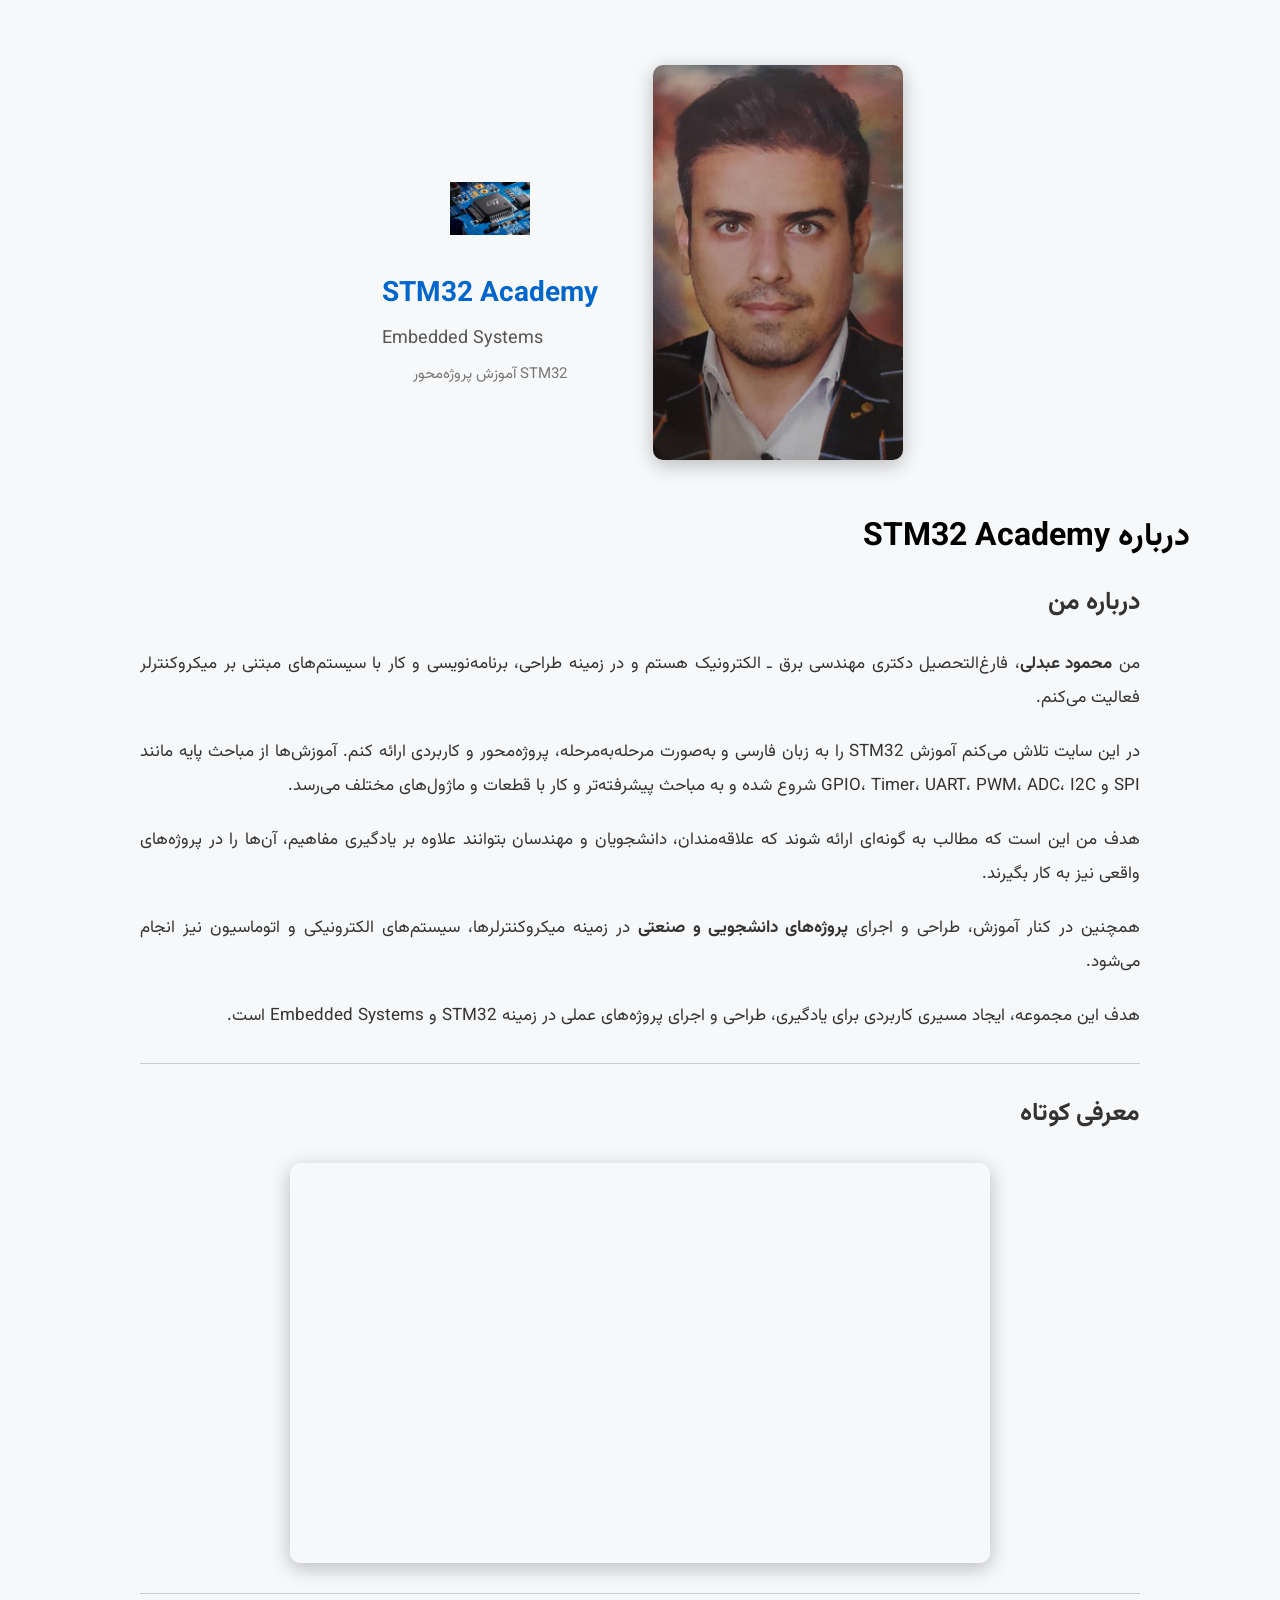
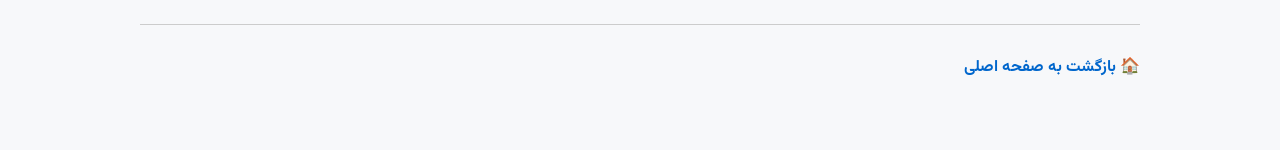
==== about.html @ 19a4b49b "Update about.html" ====
<!DOCTYPE html>
<html lang="fa" dir="rtl">

<head>

    <meta charset="UTF-8">

    <meta name="viewport" content="width=device-width, initial-scale=1.0">

    <title>درباره من | STM32 Academy</title>
    <link href="https://fonts.googleapis.com/css2?family=Vazirmatn:wght@300;400;500;700;800&display=swap" rel="stylesheet">

    <link rel="stylesheet" href="style.css">

</head>

<body class="about-page">

    <!-- عکس پروفایل -->
  <div class="about-header">

    <div class="about-photo">
        <img src="images/myphoto.png" alt="محمود عبدلی">
    </div>

    <div class="stm32-logo">
        <img class="chip-icon" src="images/stm32.png" alt="STM32">
        <h2>STM32 Academy</h2>
        <p>Embedded Systems</p>
        <span>آموزش پروژه‌محور STM32</span>
    </div>

</div>


    <!-- عنوان -->
    <h1>
        درباره <span dir="ltr">STM32 Academy</span>
    </h1>


    <h2>درباره من</h2>


    <p>
        من <strong>محمود عبدلی</strong>، فارغ‌التحصیل دکتری مهندسی برق ـ الکترونیک هستم
        و در زمینه طراحی، برنامه‌نویسی و کار با سیستم‌های مبتنی بر میکروکنترلر فعالیت می‌کنم.
    </p>


    <p>
        در این سایت تلاش می‌کنم آموزش
        <span dir="ltr">STM32</span>
        را به زبان فارسی و به‌صورت مرحله‌به‌مرحله، پروژه‌محور و کاربردی ارائه کنم.
        آموزش‌ها از مباحث پایه مانند
        <span dir="ltr">GPIO، Timer، UART، PWM، ADC، I2C و SPI</span>
        شروع شده و به مباحث پیشرفته‌تر و کار با قطعات و ماژول‌های مختلف می‌رسد.
    </p>


    <p>
        هدف من این است که مطالب به گونه‌ای ارائه شوند که علاقه‌مندان،
        دانشجویان و مهندسان بتوانند علاوه بر یادگیری مفاهیم،
        آن‌ها را در پروژه‌های واقعی نیز به کار بگیرند.
    </p>


    <p>
        همچنین در کنار آموزش، طراحی و اجرای
        <strong>پروژه‌های دانشجویی و صنعتی</strong>
        در زمینه میکروکنترلرها، سیستم‌های الکترونیکی و اتوماسیون نیز انجام می‌شود.
    </p>


    <p>
        هدف این مجموعه، ایجاد مسیری کاربردی برای یادگیری، طراحی و اجرای
        پروژه‌های عملی در زمینه
        <span dir="ltr">STM32</span>
        و
        <span dir="ltr">Embedded Systems</span>
        است.
    </p>


    <hr>


    <!-- معرفی کوتاه ویدئویی -->


<h2 class="video-title">معرفی کوتاه</h2>

<div class="video-container">

    <iframe
        src="https://www.youtube.com/embed/XSlq3-PiNLk"
        title="معرفی محمود عبدلی"
        frameborder="0"
        allow="accelerometer; autoplay; clipboard-write; encrypted-media; gyroscope; picture-in-picture"
        allowfullscreen>
    </iframe>

</div>

<hr>





    <hr>


    <a href="index.html" class="back-link">
        🏠 بازگشت به صفحه اصلی
    </a>


</body>

</html>
---- style.css ----
/* =========================
   تنظیمات کلی
   ========================= */
* {
    font-family: 'Vazirmatn', Tahoma, Arial, sans-serif !important;
}

   body {
    font-family: 'Vazirmatn', Tahoma, sans-serif;
    background-color: #f5f5f5;
    direction: rtl;
    text-align: center;
    margin: 0;
}
h1, h2 {
    font-family: 'Vazirmatn', Tahoma, sans-serif;
    font-weight: 700;
}



/* =========================
   صفحه درباره من
   ========================= */

.about-page {
    width: 90%;
    max-width: 1100px;
    margin: 0 auto;
    padding: 35px 20px 50px;
    background-color: #f7f8fa;
    text-align: right;
}


/* =========================
/* عکس پروفایل */
.about-photo {
    text-align: center;
    margin-bottom: 30px;
}



.about-photo img {
    width: 250px;
    height: auto;

    object-fit: contain;

    border-radius: 10px;

    border: none;

    box-shadow: 0 5px 20px rgba(0, 0, 0, 0.25);
}


    display: block;
    margin: 0 auto;
}


/* =========================
   عنوان اصلی
   ========================= */

.about-page h1 {
    max-width: 1000px;
    margin: 20px auto 25px;
    text-align: right;

    color: #0066cc;
    font-size: 32px;
}


/* =========================
   عنوان درباره من
   ========================= */

.about-page h2 {
    max-width: 1000px;
    margin: 0 auto 25px;

    text-align: right;

    color: #333;
    font-size: 25px;
}


/* =========================
   متن‌ها
   ========================= */

.about-page p {
    max-width: 1000px;

    margin: 0 auto 20px;

    text-align: justify;

    line-height: 2;

    font-size: 17px;

    color: #333;
}


/* =========================
   خط جداکننده
   ========================= */

.about-page hr {
    max-width: 1000px;

    margin: 30px auto;

    border: 0;

    border-top: 1px solid #ccc;
}


/* =========================
   لینک بازگشت
   ========================= */

.about-page > a {
    display: block;

    max-width: 1000px;

    margin: 20px auto;

    text-align: right;

    color: #0066cc;

    text-decoration: none;

    font-weight: bold;
}


.about-page > a:hover {
    color: red;
}


/* =========================
   حالت موبایل
   ========================= */

@media (max-width: 700px) {

    .about-page {
        width: 92%;
        padding: 25px 10px 40px;
    }

    .about-photo img {
        width: 170px;
        height: 170px;
    }

    .about-page h1 {
        font-size: 26px;
    }

    .about-page h2 {
        font-size: 22px;
    }

    .about-page p {
        font-size: 16px;
        line-height: 2;
    }
}




/* فیلم معرفی */
.video-title {
    text-align: center;
    margin-top: 30px;
    color: #333;
}


.video-container {
    display: flex;
    justify-content: center;
    align-items: center;

    margin: 30px auto;

    width: 100%;
}


.video-container iframe {

    width: 700px;
    height: 400px;

    border-radius: 10px;

    box-shadow: 0 5px 20px rgba(0,0,0,0.25);
}


/* نمایش در موبایل */
@media (max-width:700px){

    .video-container iframe {

        width: 95%;
        height: 250px;

    }

}


.about-header {
    display: flex;
    justify-content: center;
    align-items: center;
    gap: 50px;
    margin-top: 30px;
}


.stm32-logo {
    text-align: center;
    direction: ltr;
}


.chip-icon {
    width: 80px;
    height: 80px;
    object-fit: contain;
    margin-bottom: 10px;
}

.stm32-logo h2 {
    color: #0066cc;
    margin: 5px;
    font-size: 28px;
}


.stm32-logo p {
    color: #555;
    font-size: 18px;
    margin: 5px;
}


.stm32-logo span {
    font-size: 15px;
    color: #777;
}


.about-header {
    display: flex;
    justify-content: center;
    align-items: center;
    gap: 50px;
}

.about-photo img {
    width: 250px;
    height: auto;
    display: block;
}
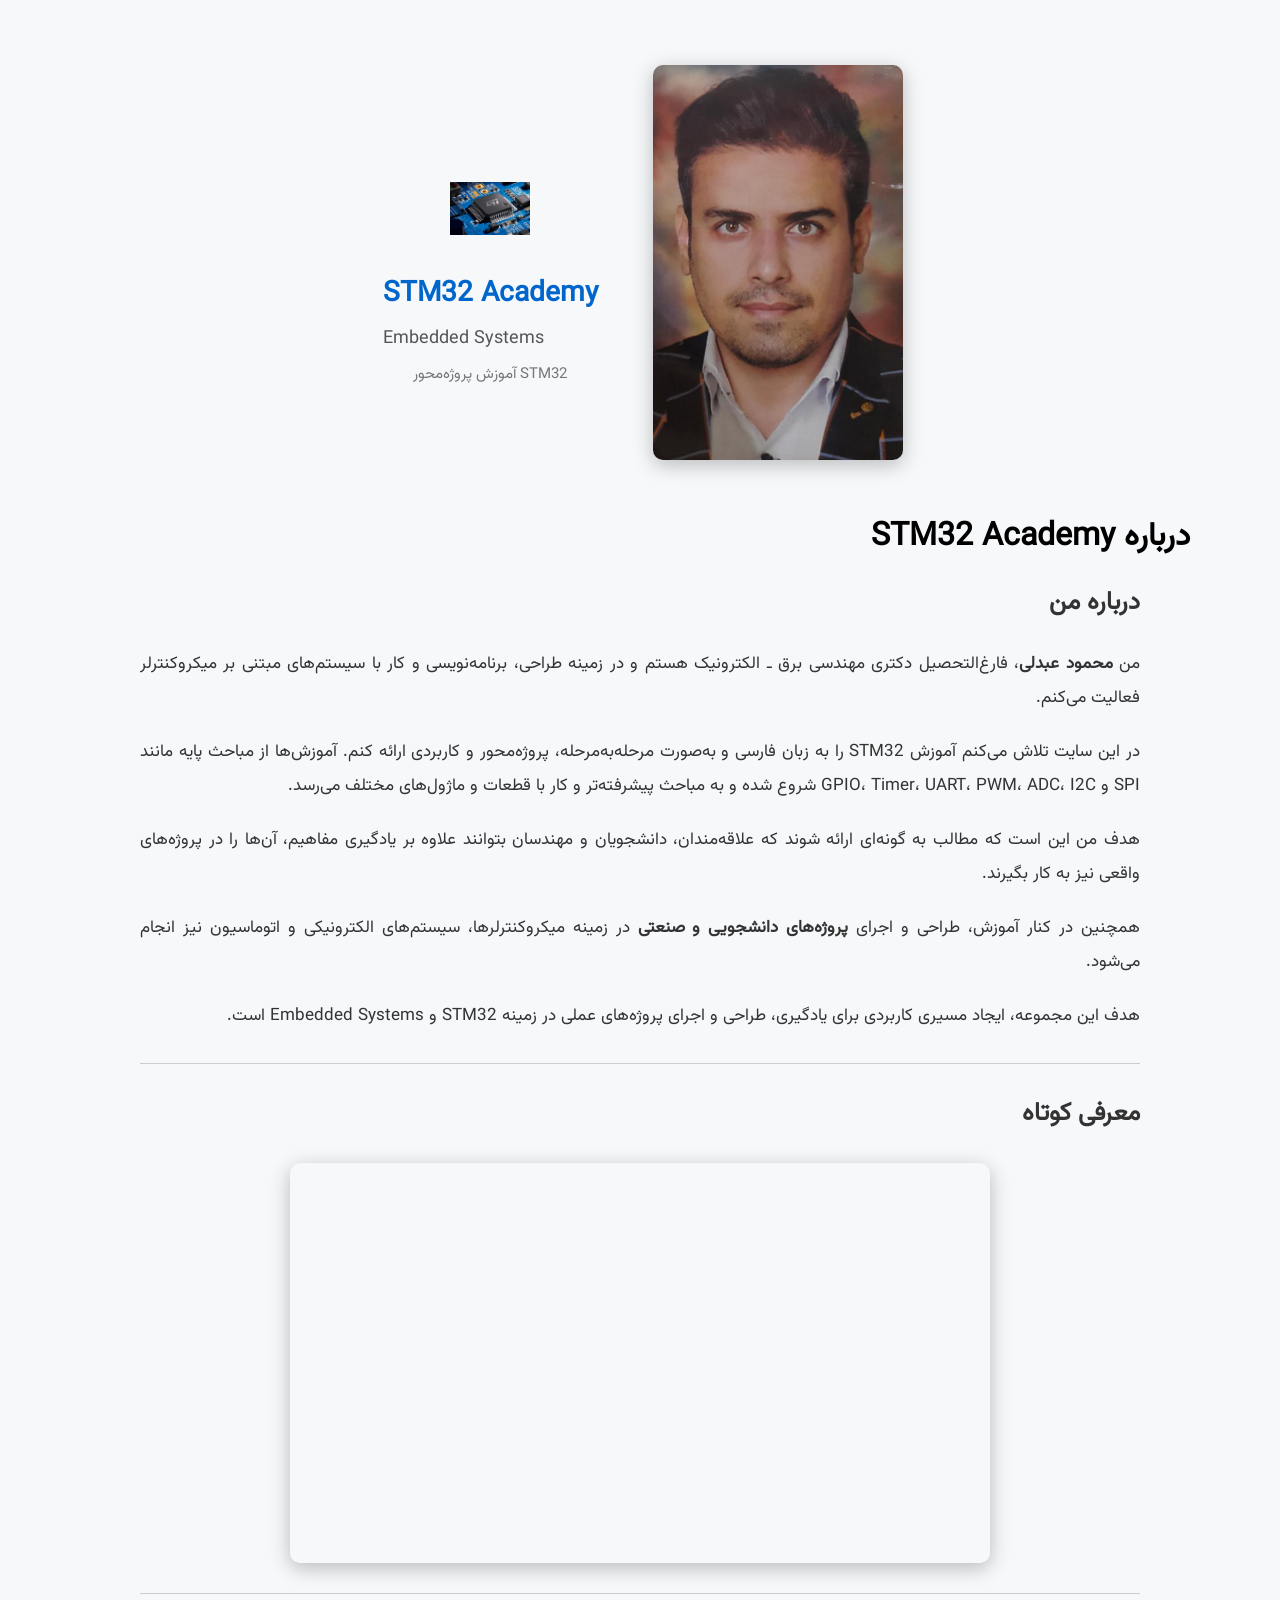
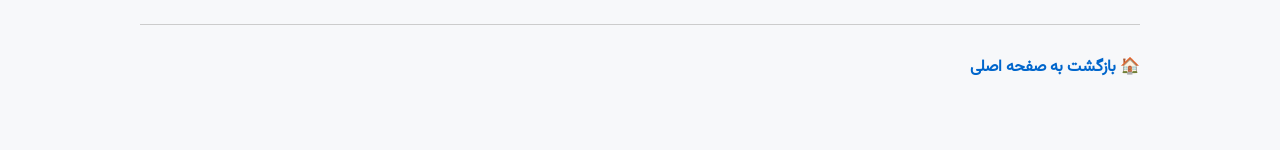
==== commit 44e5d93f: "a" ====
--- a/about.html
+++ b/about.html
@@ -8,7 +8,6 @@
     <meta name="viewport" content="width=device-width, initial-scale=1.0">
 
     <title>درباره من | STM32 Academy</title>
-    <link href="https://fonts.googleapis.com/css2?family=Vazirmatn:wght@300;400;500;700;800&display=swap" rel="stylesheet">
 
     <link rel="stylesheet" href="style.css">
 
--- a/style.css
+++ b/style.css
@@ -1,7 +1,18 @@
 /* =========================
    تنظیمات کلی
    ========================= */
+@font-face {
+    font-family: Vazirmatn;
+    src: url("fonts/Vazirmatn-Regular.woff2");
+}
+
 * {
+    font-family: Vazirmatn, Tahoma, sans-serif;
+}
+
+
+
+   * {
     font-family: 'Vazirmatn', Tahoma, Arial, sans-serif !important;
 }
 
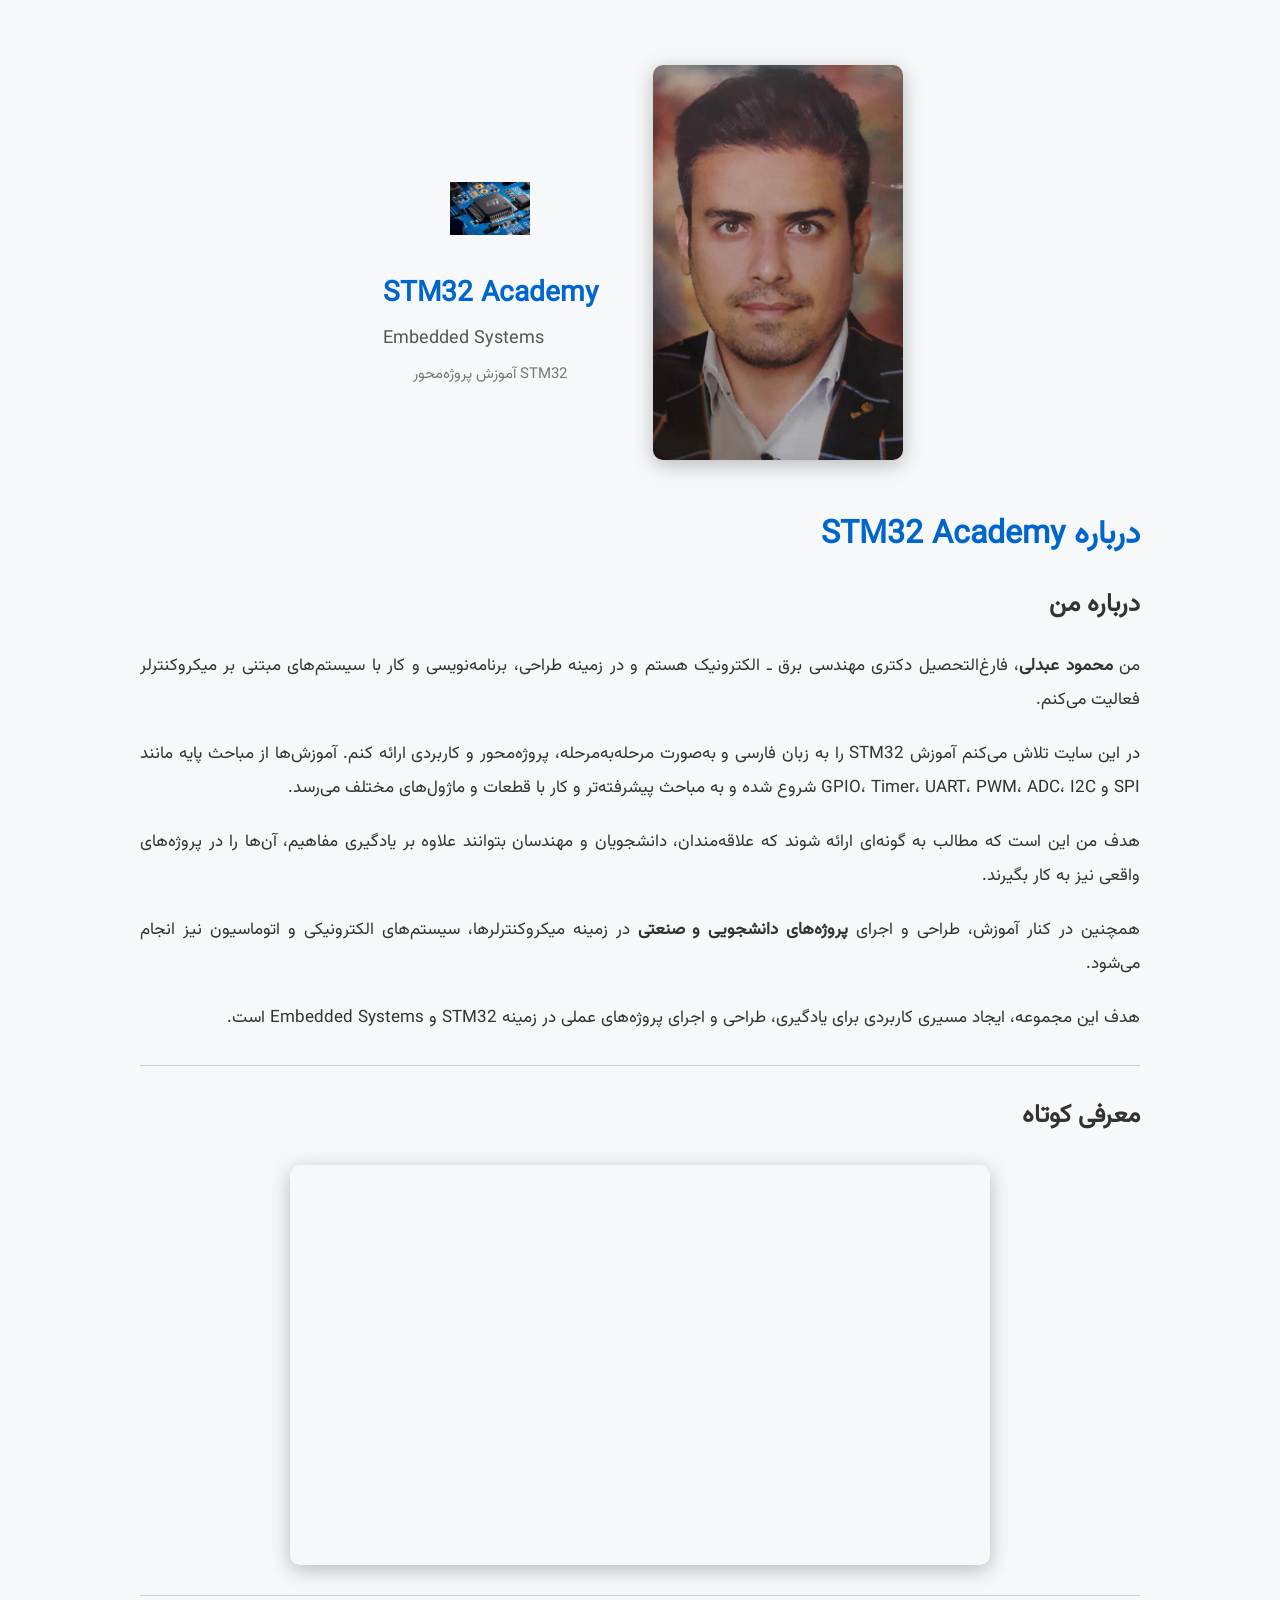
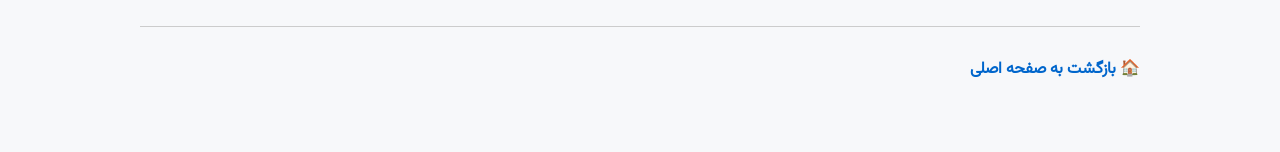
==== commit b42eacbf: "Update about.html" ====
--- a/about.html
+++ b/about.html
@@ -91,13 +91,13 @@
 
 <div class="video-container">
 
-    <iframe
-        src="https://www.youtube.com/embed/XSlq3-PiNLk"
-        title="معرفی محمود عبدلی"
-        frameborder="0"
-        allow="accelerometer; autoplay; clipboard-write; encrypted-media; gyroscope; picture-in-picture"
-        allowfullscreen>
-    </iframe>
+<iframe
+    src="https://www.youtube.com/embed/XSlq3-PiNLk"
+    title="معرفی محمود عبدلی"
+    frameborder="0"
+    allow="accelerometer; autoplay; clipboard-write; encrypted-media; gyroscope; picture-in-picture; web-share"
+    allowfullscreen>
+</iframe>
 
 </div>
 
--- a/style.css
+++ b/style.css
@@ -7,13 +7,7 @@
 }
 
 * {
-    font-family: Vazirmatn, Tahoma, sans-serif;
-}
-
-
-
-   * {
-    font-family: 'Vazirmatn', Tahoma, Arial, sans-serif !important;
+    font-family: 'Vazirmatn', Tahoma, sans-serif;
 }
 
    body {
@@ -45,7 +39,8 @@
 
 
 /* =========================
-/* عکس پروفایل */
+   عکس پروفایل
+   ========================= */
 .about-photo {
     text-align: center;
     margin-bottom: 30px;
@@ -67,9 +62,7 @@
 }
 
 
-    display: block;
-    margin: 0 auto;
-}
+
 
 
 /* =========================
@@ -290,4 +283,42 @@
     width: 250px;
     height: auto;
     display: block;
-}+}
+
+
+
+
+
+
+
+
+.site-header h1 {
+    font-size: 42px;
+    font-weight: 800;
+    color: #0066cc;
+    margin: 0;
+}
+
+.site-header h2 {
+    font-size: 26px;
+    font-weight: 700;
+    margin: 0;
+}
+
+.site-header p {
+    font-size: 20px;
+    margin: 0;
+}
+
+.site-header span {
+    font-size: 18px;
+}
+
+.site-header {
+    margin: 0;
+    padding: 0;
+}
+
+.site-header + hr {
+    margin: 0;
+}
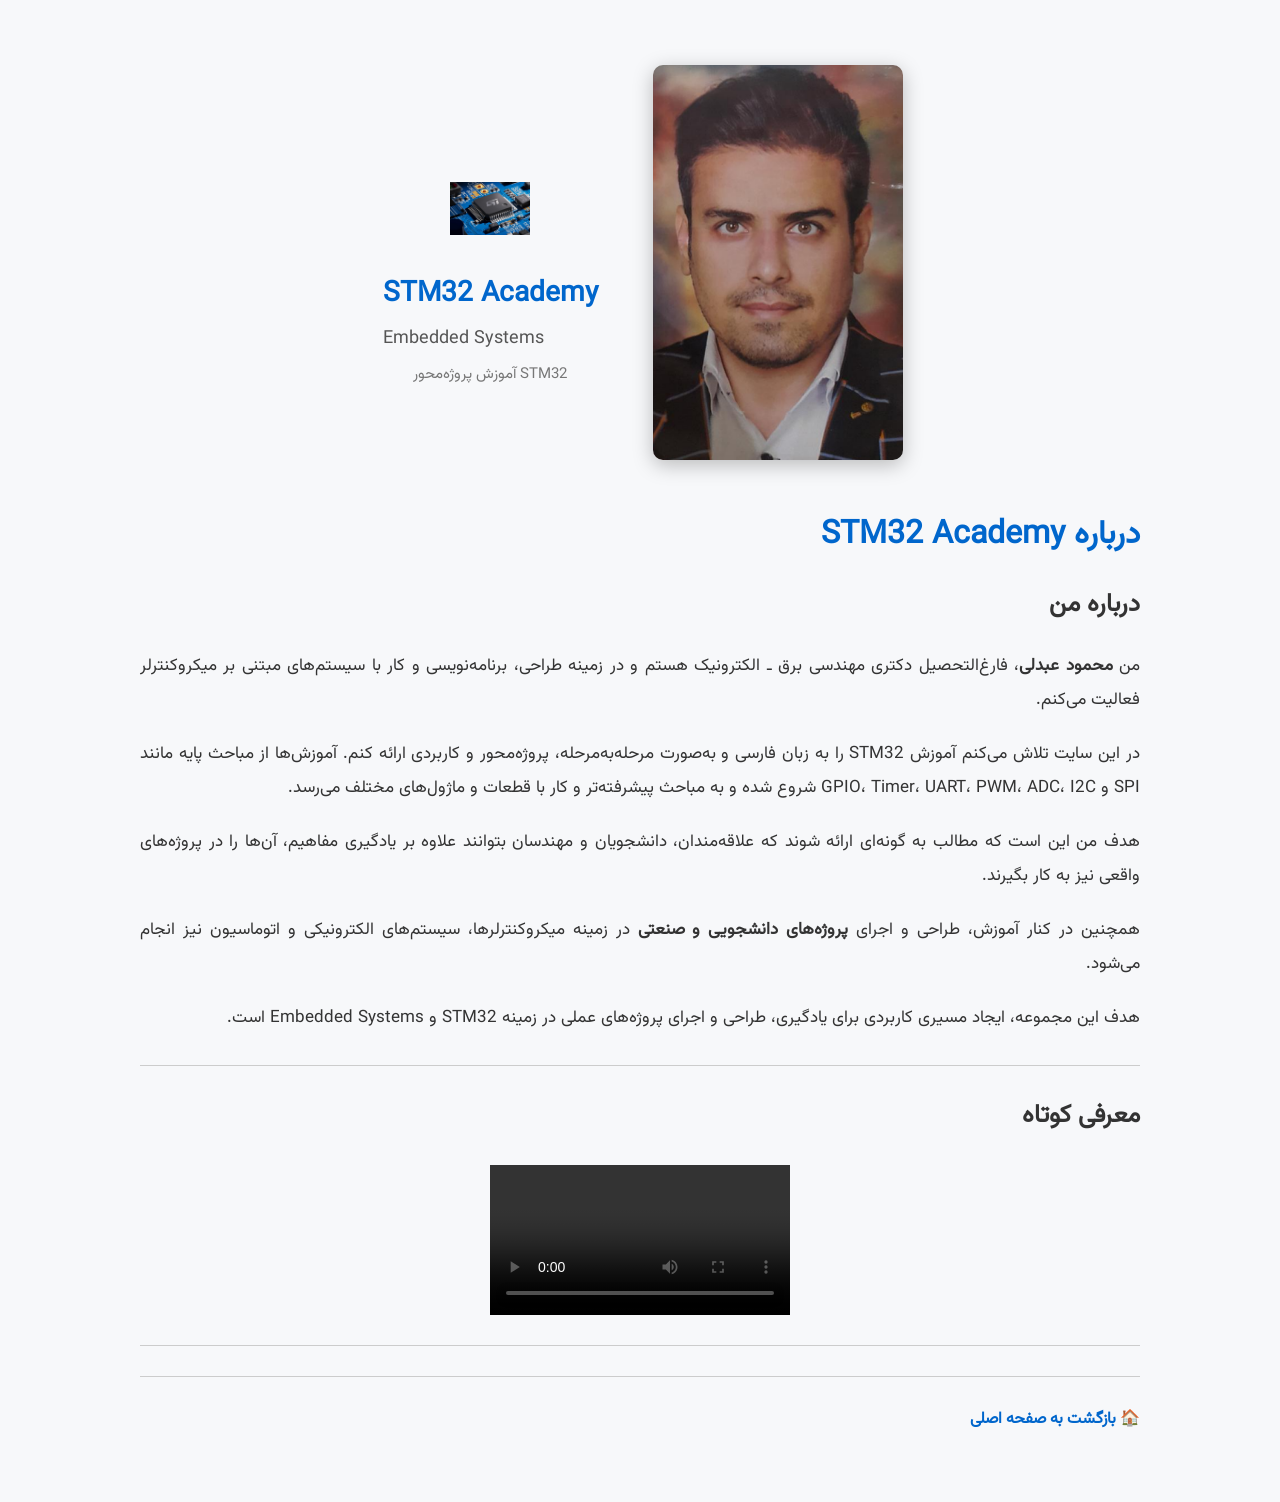
==== commit 5ad53b22: "ش" ====
--- a/about.html
+++ b/about.html
@@ -89,15 +89,13 @@
 
 <h2 class="video-title">معرفی کوتاه</h2>
 
+
 <div class="video-container">
 
-<iframe
-    src="https://www.youtube.com/embed/XSlq3-PiNLk"
-    title="معرفی محمود عبدلی"
-    frameborder="0"
-    allow="accelerometer; autoplay; clipboard-write; encrypted-media; gyroscope; picture-in-picture; web-share"
-    allowfullscreen>
-</iframe>
+    <video controls>
+        <source src="video/intro.mp4" type="video/mp4">
+        مرورگر شما از پخش ویدئو پشتیبانی نمی‌کند.
+    </video>
 
 </div>
 
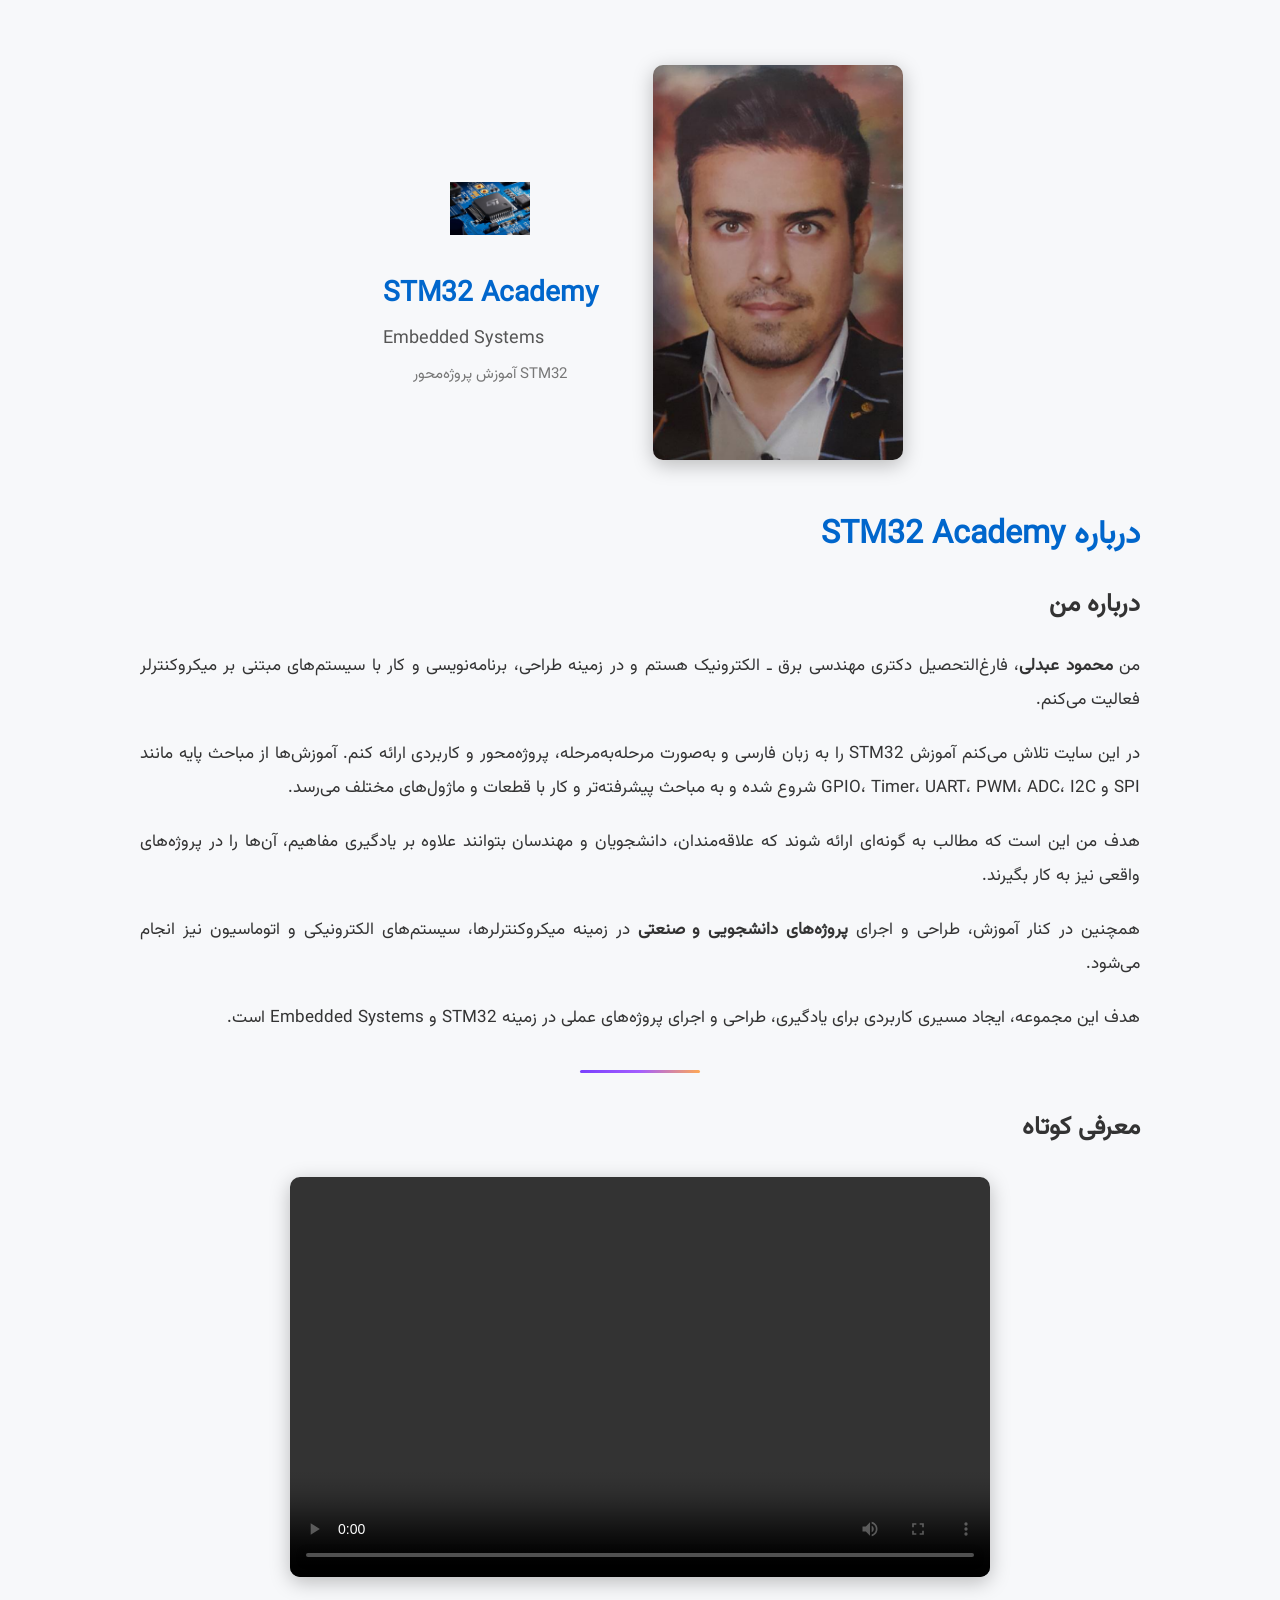
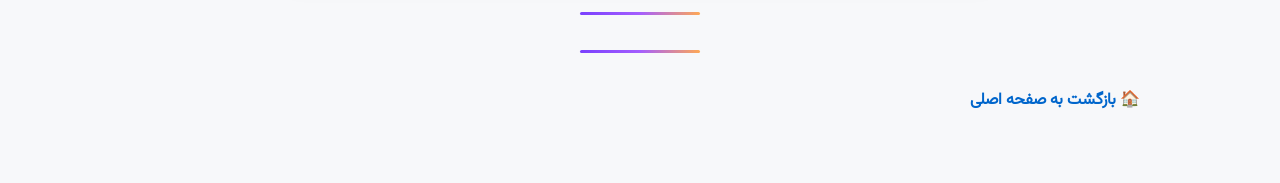
==== commit 3f635771: "Update about.html" ====
--- a/about.html
+++ b/about.html
@@ -7,7 +7,7 @@
 
     <meta name="viewport" content="width=device-width, initial-scale=1.0">
 
-    <title>درباره من | STM32 Academy</title>
+    <title>دربارره من | STM32 Academy</title>
 
     <link rel="stylesheet" href="style.css">
 
@@ -115,4 +115,4 @@
 
 </body>
 
-</html>+</html>
--- a/style.css
+++ b/style.css
@@ -319,6 +319,3025 @@
     padding: 0;
 }
 
+
+
+
+
+
+.video-container video {
+    width: 700px;
+    height: 400px;
+    border-radius: 10px;
+    box-shadow: 0 5px 20px rgba(0,0,0,0.25);
+}
+
+@media (max-width:700px){
+    .video-container video {
+        width:95%;
+        height:auto;
+    }
+}
+
+
+
+/* =========================
+   کارت‌های دوره آموزشی
+   ========================= */
+
+.courses {
+    display: grid;
+    grid-template-columns: repeat(3, 1fr);
+    gap: 25px;
+    max-width: 1000px;
+    margin: 30px auto;
+}
+
+
+.course-card {
+
+    background: white;
+
+    padding: 25px;
+
+    border-radius: 15px;
+
+    box-shadow: 0 5px 15px rgba(0,0,0,0.15);
+
+    text-align: center;
+
+    transition: 0.3s;
+
+}
+
+
+.course-card:hover {
+
+    transform: translateY(-8px);
+
+}
+
+
+.course-card h3 {
+
+    color: #0066cc;
+
+    font-size: 24px;
+
+    margin-bottom: 15px;
+
+}
+
+
+.course-card p {
+
+    font-size: 16px;
+
+    color: #444;
+
+    line-height: 2;
+
+}
+
+
+/* موبایل */
+
+@media(max-width:700px){
+
+    .courses {
+
+        grid-template-columns: 1fr;
+
+    }
+
+}
+
+
+
+
+/* =========================
+   پروژه‌های عملی STM32
+   ========================= */
+
+.projects-container {
+
+    width: 100%;
+    
+    max-width: 1000px;
+
+    margin: 30px auto;
+
+    display: grid;
+
+    grid-template-columns: repeat(4, 1fr);
+
+    gap: 20px;
+
+}
+
+
+.project-card {
+
+    background: white;
+
+    padding: 20px;
+
+    border-radius: 15px;
+
+    box-shadow: 0 5px 15px rgba(0,0,0,0.15);
+
+    text-align: center;
+
+}
+
+
+.project-card h3 {
+
+    color: #0066cc;
+
+    font-size: 22px;
+
+}
+
+
+.project-card p {
+
+    color: #444;
+
+    line-height: 2;
+
+}
+
+
+
+@media(max-width:700px){
+
+    .projects-container {
+
+        grid-template-columns: 1fr;
+
+    }
+
+}
+
+
+/* =========================
+   مسیر یادگیری STM32
+   ========================= */
+
+.learning-path {
+
+    width: 90%;
+    max-width: 1000px;
+
+    margin: 40px auto;
+
+    background: white;
+
+    padding: 30px;
+
+    border-radius: 15px;
+
+    box-shadow: 0 5px 15px rgba(0,0,0,0.15);
+
+    text-align: right;
+
+}
+
+
+.learning-path h2 {
+
+    text-align: center;
+
+    color: #0066cc;
+
+    margin-bottom: 25px;
+
+}
+
+
+.learning-path ol {
+
+    line-height: 2.5;
+
+    font-size: 17px;
+
+    padding-right: 30px;
+
+}
+
+
+.learning-path li {
+
+    margin-bottom: 10px;
+
+}
+
+
+.path-card h3 {
+    margin-right: 20px;
+}
+
+
+
+/* =========================
+   منوی شناور سمت چپ
+========================= */
+
+
+.side-menu {
+
+    position: fixed;
+
+    left: 20px;
+
+    top: 120px;
+
+    width: 90px;
+
+    background:white;
+
+    border-radius:20px;
+
+    padding:15px 5px;
+
+    box-shadow:0 5px 20px rgba(0,0,0,0.2);
+
+    z-index:1000;
+
+}
+
+
+.side-menu a {
+
+    display:flex;
+
+    flex-direction:column;
+
+    align-items:center;
+
+    text-decoration:none;
+
+    color:#333;
+
+    margin:15px 0;
+
+    font-size:14px;
+
+}
+
+
+.side-menu a:first-letter {
+
+    font-size:35px;
+
+}
+
+
+.side-menu a:hover {
+
+    color:#0066cc;
+
+    transform:scale(1.1);
+
+}
+
+
+
+/* =========================
+   فوتر پایین سایت
+========================= */
+
+
+.footer {
+
+    margin-top:50px;
+
+    background:white;
+
+    padding:25px;
+
+    border-top:1px solid #ccc;
+
+}
+
+
+.footer-menu {
+
+    display:flex;
+
+    justify-content:center;
+
+    gap:35px;
+
+    flex-wrap:wrap;
+
+}
+
+
+.footer-menu a {
+
+    text-decoration:none;
+
+    color:#0066cc;
+
+    font-weight:bold;
+
+}
+
+
+.footer-info {
+
+    margin-top:25px;
+
+    text-align:center;
+
+    line-height:2;
+
+}
+
+
+
+/* موبایل */
+
+@media(max-width:700px){
+
+.side-menu{
+
+    display:none;
+
+}
+
+
+.footer-menu{
+
+    flex-direction:column;
+
+    gap:15px;
+
+}
+
+}
+
+
+/* ================================
+   سربرگ کوچک و حرفه‌ای سایت
+================================ */
+
+.academy-topbar {
+    width: 100%;
+    box-sizing: border-box;
+
+    display: flex;
+    flex-direction: row;
+    justify-content: space-between;
+    align-items: center;
+
+    padding: 12px 40px;
+
+    direction: rtl;
+
+    border-bottom: 1px solid #ddd;
+    background: #fff;
+}
+
+/* لوگو سمت راست */
+
+.academy-brand {
+    display: flex;
+    align-items: center;
+    gap: 10px;
+
+    flex-shrink: 0;
+}
+
+.academy-brand img {
+    width: 55px !important;
+    height: 55px !important;
+
+    object-fit: contain !important;
+    display: block;
+}
+
+.academy-brand span {
+    font-size: 20px;
+    font-weight: bold;
+    color: #0066b3;
+    white-space: nowrap;
+}
+
+/* متن کنار لوگو */
+
+.academy-description {
+    text-align: right;
+    font-size: 20px;
+    font-weight: bold;
+
+    color: #222;
+}
+
+.academy-description small {
+    display: block;
+
+    margin-top: 5px;
+
+    font-size: 14px;
+    font-weight: normal;
+
+    color: #666;
+}
+
+/* موبایل */
+
+@media (max-width: 700px) {
+
+    .academy-topbar {
+        padding: 10px 15px;
+    }
+
+    .academy-brand img {
+        width: 45px !important;
+        height: 45px !important;
+    }
+
+    .academy-brand span {
+        font-size: 16px;
+    }
+
+    .academy-description {
+        font-size: 16px;
+    }
+
+    .academy-description small {
+        font-size: 12px;
+    }
+}
+
+
+/* =========================================
+   هدر حرفه‌ای STM32 Academy
+========================================= */
+
+.academy-topbar {
+    width: 100%;
+    box-sizing: border-box;
+
+    display: flex;
+    justify-content: space-between;
+    align-items: center;
+
+    padding: 18px 35px;
+
+    direction: rtl;
+
+    background: #ffffff;
+
+    /* خط حرفه‌ای بنفش تا زرد */
+    border-top: 5px solid;
+    border-image: linear-gradient(
+        90deg,
+        #7b2cff,
+        #a855f7,
+        #f59e0b
+    ) 1;
+
+    border-bottom: 1px solid #e5e5e5;
+
+    box-shadow: 0 3px 12px rgba(0, 0, 0, 0.06);
+}
+
+
+/* =========================================
+   بخش لوگو - سمت راست
+========================================= */
+
+.academy-brand {
+    display: flex;
+    align-items: center;
+    gap: 15px;
+
+    flex-shrink: 0;
+}
+
+.academy-brand img {
+    width: 70px !important;
+    height: 70px !important;
+
+    object-fit: cover !important;
+
+    border-radius: 12px;
+
+    border: 2px solid #7b2cff;
+
+    display: block;
+}
+
+.academy-brand span {
+    font-size: 27px;
+
+    font-weight: bold;
+
+    color: #0066cc;
+
+    white-space: nowrap;
+}
+
+
+/* =========================================
+   متن سمت چپ
+========================================= */
+
+.academy-description {
+    text-align: right;
+
+    font-size: 25px;
+
+    font-weight: bold;
+
+    color: #25204a;
+
+    line-height: 1.6;
+}
+
+.academy-description small {
+    display: block;
+
+    margin-top: 3px;
+
+    font-size: 16px;
+
+    font-weight: normal;
+
+    color: #555;
+
+    line-height: 1.7;
+}
+
+
+/* =========================================
+   خط بین هدر و محتوای سایت
+========================================= */
+
+.site-header {
+    padding-top: 25px;
+    position: relative;
+}
+
+
+/* =========================================
+   عنوان بخش دوره‌ها
+========================================= */
+
+.courses + hr {
+    margin-top: 25px;
+}
+
+
+/* =========================================
+   موبایل
+========================================= */
+
+@media (max-width: 700px) {
+
+    .academy-topbar {
+        padding: 12px 15px;
+    }
+
+    .academy-brand img {
+        width: 50px !important;
+        height: 50px !important;
+    }
+
+    .academy-brand span {
+        font-size: 18px;
+    }
+
+    .academy-description {
+        font-size: 17px;
+    }
+
+    .academy-description small {
+        font-size: 12px;
+    }
+}
+
+
+
+/* =========================================
+   پیام خوش‌آمدگویی
+========================================= */
+
+.welcome-banner {
+    text-align: center;
+
+    padding: 22px 20px 18px;
+
+    direction: rtl;
+
+    background: #ffffff;
+
+    position: relative;
+}
+
+
+/* خط ظریف بالای بخش */
+
+.welcome-banner::before {
+    content: "";
+
+    display: block;
+
+    width: 180px;
+    height: 3px;
+
+    margin: 0 auto 15px;
+
+    background: linear-gradient(
+        90deg,
+        #7b2cff,
+        #a855f7,
+        #f59e0b
+    );
+
+    border-radius: 10px;
+}
+
+
+/* جمله اصلی */
+
+.welcome-banner h2 {
+    margin: 0;
+
+    font-size: 26px;
+
+    font-weight: bold;
+
+    color: #29205c;
+}
+
+
+/* توضیح زیر جمله */
+
+.welcome-banner p {
+    margin: 8px 0 0;
+
+    font-size: 16px;
+
+    color: #666;
+
+    line-height: 1.8;
+}
+
+
+.academy-topbar {
+    display: grid;
+    grid-template-columns: 1fr 1.5fr 1fr;
+    align-items: center;
+    gap: 25px;
+}
+
+.academy-welcome {
+    text-align: center;
+}
+
+.academy-welcome h2 {
+    margin: 0;
+    font-size: 24px;
+    color: #29205c;
+}
+
+.academy-welcome p {
+    margin: 6px 0 0;
+    font-size: 14px;
+    color: #666;
+}
+
+
+
+/* =========================================
+   کارت‌های دوره آموزشی
+========================================= */
+
+.course-card {
+    position: relative;
+
+    padding: 30px 20px 25px;
+
+    border-radius: 16px;
+
+    border: 1px solid rgba(0, 0, 0, 0.06);
+
+    box-shadow: 0 5px 15px rgba(0, 0, 0, 0.08);
+
+    transition: transform 0.25s ease,
+                box-shadow 0.25s ease;
+
+    overflow: hidden;
+}
+
+
+/* آیکون بالای کارت */
+
+.course-icon {
+    width: 65px;
+    height: 65px;
+
+    margin: 0 auto 15px;
+
+    display: flex;
+    align-items: center;
+    justify-content: center;
+
+    border-radius: 50%;
+
+    font-size: 30px;
+
+    background: rgba(255, 255, 255, 0.75);
+
+    box-shadow: 0 3px 10px rgba(0, 0, 0, 0.08);
+}
+
+
+/* حرکت ظریف هنگام رفتن موس روی کارت */
+
+.course-card:hover {
+    transform: translateY(-6px);
+
+    box-shadow: 0 10px 22px rgba(0, 0, 0, 0.13);
+}
+
+
+/* =========================================
+   رنگ مخصوص هر دوره
+========================================= */
+
+.gpio-card {
+    background: linear-gradient(145deg, #eefaf1, #ffffff);
+    border-top: 4px solid #28a745;
+}
+
+.gpio-card .course-icon {
+    color: #28a745;
+}
+
+
+.uart-card {
+    background: linear-gradient(145deg, #eef6ff, #ffffff);
+    border-top: 4px solid #1683e8;
+}
+
+.uart-card .course-icon {
+    color: #1683e8;
+}
+
+
+.timer-card {
+    background: linear-gradient(145deg, #f4edff, #ffffff);
+    border-top: 4px solid #7b2cff;
+}
+
+.timer-card .course-icon {
+    color: #7b2cff;
+}
+
+
+.pwm-card {
+    background: linear-gradient(145deg, #fff3e6, #ffffff);
+    border-top: 4px solid #f59e0b;
+}
+
+.pwm-card .course-icon {
+    color: #f59e0b;
+}
+
+
+.adc-card {
+    background: linear-gradient(145deg, #fff0f3, #ffffff);
+    border-top: 4px solid #e83e8c;
+}
+
+.adc-card .course-icon {
+    color: #e83e8c;
+}
+
+
+.i2c-card {
+    background: linear-gradient(145deg, #eefcff, #ffffff);
+    border-top: 4px solid #00a6b4;
+}
+
+.i2c-card .course-icon {
+    color: #00a6b4;
+}
+
+
+.spi-card {
+    background: linear-gradient(145deg, #f1f0ff, #ffffff);
+    border-top: 4px solid #6256d9;
+}
+
+.spi-card .course-icon {
+    color: #6256d9;
+}
+
+
+
+
+/* =========================================
+   پروژه‌های عملی STM32
+========================================= */
+
+.project-card {
+    position: relative;
+
+    padding: 30px 20px 25px;
+
+    border-radius: 16px;
+
+    border: 1px solid rgba(0, 0, 0, 0.06);
+
+    box-shadow: 0 5px 15px rgba(0, 0, 0, 0.08);
+
+    overflow: hidden;
+
+    transition:
+        transform 0.25s ease,
+        box-shadow 0.25s ease;
+}
+
+
+/* آیکون بالای هر پروژه */
+
+.project-icon {
+    width: 65px;
+    height: 65px;
+
+    margin: 0 auto 15px;
+
+    display: flex;
+    align-items: center;
+    justify-content: center;
+
+    border-radius: 50%;
+
+    font-size: 30px;
+
+    background: rgba(255, 255, 255, 0.8);
+
+    box-shadow: 0 3px 10px rgba(0, 0, 0, 0.08);
+}
+
+
+/* حرکت کارت هنگام قرار گرفتن موس */
+
+.project-card:hover {
+    transform: translateY(-6px);
+
+    box-shadow: 0 10px 22px rgba(0, 0, 0, 0.13);
+}
+
+
+/* =========================================
+   رنگ پروژه OLED
+========================================= */
+
+.oled-project {
+    background: linear-gradient(145deg, #eefcff, #ffffff);
+
+    border-top: 4px solid #00a6b4;
+}
+
+.oled-project .project-icon {
+    color: #00a6b4;
+}
+
+
+/* =========================================
+   رنگ پروژه MAX7219
+========================================= */
+
+.max-project {
+    background: linear-gradient(145deg, #fff3e6, #ffffff);
+
+    border-top: 4px solid #f59e0b;
+}
+
+.max-project .project-icon {
+    color: #f59e0b;
+}
+
+
+/* =========================================
+   رنگ پروژه EEPROM
+========================================= */
+
+.eeprom-project {
+    background: linear-gradient(145deg, #f4edff, #ffffff);
+
+    border-top: 4px solid #7b2cff;
+}
+
+.eeprom-project .project-icon {
+    color: #7b2cff;
+}
+
+
+/* =========================================
+   رنگ پروژه GPIO
+========================================= */
+
+.gpio-project {
+    background: linear-gradient(145deg, #eefaf1, #ffffff);
+
+    border-top: 4px solid #28a745;
+}
+
+.gpio-project .project-icon {
+    color: #28a745;
+}
+
+
+/* =========================================
+   رنگ پروژه Timer
+========================================= */
+
+.timer-project {
+    background: linear-gradient(145deg, #f1f0ff, #ffffff);
+
+    border-top: 4px solid #6256d9;
+}
+
+.timer-project .project-icon {
+    color: #6256d9;
+}
+
+
+/* =========================================
+   رنگ پروژه UART
+========================================= */
+
+.uart-project {
+    background: linear-gradient(145deg, #eef6ff, #ffffff);
+
+    border-top: 4px solid #1683e8;
+}
+
+.uart-project .project-icon {
+    color: #1683e8;
+}
+
+
+/* =========================================
+   رنگ پروژه ADC
+========================================= */
+
+.adc-project {
+    background: linear-gradient(145deg, #fff0f3, #ffffff);
+
+    border-top: 4px solid #e83e8c;
+}
+
+.adc-project .project-icon {
+    color: #e83e8c;
+}
+
+
+/* =========================================
+   رنگ پروژه Tera Term
+========================================= */
+
+.tera-project {
+    background: linear-gradient(145deg, #f0f8ff, #ffffff);
+
+    border-top: 4px solid #3478c9;
+}
+
+.tera-project .project-icon {
+    color: #3478c9;
+}
+
+
+
+/* =========================================
+   جداکننده حرفه‌ای بین بخش‌های سایت
+========================================= */
+
+hr {
+    border: none;
+    width: 120px;
+    height: 3px;
+    margin: 10px auto;
+
+    border-radius: 10px;
+
+    background: linear-gradient(
+        90deg,
+        #6c2cff,
+        #9b4dff,
+        #ff9f43
+    );
+
+    opacity: 0.9;
+}
+
+
+/* حذف خط زیر منوی بالایی */
+.top-menu {
+    border-bottom: none !important;
+}
+
+
+
+/* حذف خط زیر هدر بالایی */
+.site-header {
+    border-bottom: none !important;
+}
+
+
+
+.about-page hr {
+    display: block;
+    width: 120px;
+    height: 3px;
+
+    border: none;
+    border-radius: 10px;
+
+    margin: 35px auto !important;
+
+    background: linear-gradient(
+        90deg,
+        #6c2cff,
+        #9b4dff,
+        #ff9f43
+    );
+
+    opacity: 0.9;
+}
+
+
+
+/* خط تزئینی وسط صفحه */
+.site-header::after {
+    content: "";
+    display: block;
+    width: 120px;
+    height: 3px;
+    margin: 25px auto 0;
+
+    background: linear-gradient(
+        90deg,
+        #6c2cff,
+        #9b4dff,
+        #ff9f43
+    );
+
+    border-radius: 10px;
+}
+
+
+
+
+
+
+/* ===============================
+   مسیر یادگیری STM32
+   =============================== */
+
+.learning-path {
+    max-width: 1000px;
+    margin: 40px auto;
+    padding: 20px 0;
+    background: transparent;
+    border-radius: 0;
+    box-shadow: none;
+    text-align: center;
+}
+/* عنوان مسیر یادگیری */
+
+.learning-path > h2 {
+    margin-bottom: 35px;
+    font-size: 28px;
+    color: #0066cc;
+    position: relative;
+}
+
+/* خط کوچک زیر عنوان */
+
+.learning-path > h2::after {
+    content: "";
+    display: block;
+    width: 140px;
+    height: 4px;
+    margin: 12px auto 0;
+    border-radius: 10px;
+    background: linear-gradient(
+        90deg,
+        #7b2cff,
+        #2196f3,
+        #ff9800
+    );
+}
+
+/* کادر هر مرحله */
+
+.path-card {
+    position: relative;
+    display: inline-block;
+    vertical-align: top;
+    width: 28%;
+    min-height: 150px;
+    margin: 10px;
+    padding: 25px 20px 20px;
+
+    background: white;
+    border-radius: 18px;
+
+    box-shadow: 0 6px 18px rgba(0, 0, 0, 0.10);
+
+    border-top: 5px solid #2196f3;
+
+    transition: transform 0.3s ease,
+                box-shadow 0.3s ease;
+}
+
+/* رنگ متفاوت برای مراحل */
+
+.path-card:nth-of-type(2) {
+    border-top-color: #7b2cff;
+}
+
+.path-card:nth-of-type(3) {
+    border-top-color: #00a86b;
+}
+
+.path-card:nth-of-type(4) {
+    border-top-color: #ff9800;
+}
+
+.path-card:nth-of-type(5) {
+    border-top-color: #e91e63;
+}
+
+.path-card:nth-of-type(6) {
+    border-top-color: #00a9c7;
+}
+
+.path-card:nth-of-type(7) {
+    border-top-color: #673ab7;
+}
+
+/* شماره مرحله */
+
+.path-card h3 {
+    width: 42px;
+    height: 42px;
+    line-height: 42px;
+
+    margin: 0 auto 18px;
+
+    border-radius: 50%;
+
+    background: #f1f5f9;
+    color: #0066cc;
+
+    font-size: 20px;
+    font-weight: bold;
+
+    box-shadow: 0 3px 10px rgba(0, 0, 0, 0.12);
+}
+
+/* متن هر مرحله */
+
+.path-card p {
+    margin: 0;
+    line-height: 2;
+    font-size: 15px;
+    color: #333;
+}
+
+/* افکت هنگام رفتن موس */
+
+.path-card:hover {
+    transform: translateY(-7px);
+    box-shadow: 0 12px 25px rgba(0, 0, 0, 0.15);
+}
+
+/* نمایش مناسب در موبایل */
+
+@media (max-width: 900px) {
+
+    .path-card {
+        width: 42%;
+    }
+
+}
+
+@media (max-width: 600px) {
+
+    .learning-path {
+        margin: 40px 15px;
+        padding: 25px 15px;
+    }
+
+    .path-card {
+        width: 90%;
+        margin: 10px auto;
+    }
+
+}
+
+
+
+/* =========================
+   درخواست اجرای پروژه
+   ========================= */
+
+
+
+.project-request {
+    position: absolute;
+
+    right: 25px;
+    top: 20px;
+
+    padding: 18px 30px;
+
+    background: linear-gradient(135deg, #eef6ff, #f5efff);
+
+    border: 1px solid #d6c7ff;
+
+    border-radius: 12px;
+
+    text-align: center;
+
+    box-shadow: 0 4px 12px rgba(0,0,0,0.08);
+
+    z-index: 10;
+}
+
+
+.project-request strong {
+    display: block;
+
+    font-size: 13px;
+
+    color: #173b72;
+
+    margin-bottom: 5px;
+}
+
+
+.project-request a {
+    display: inline-block;
+
+    padding: 5px 12px;
+
+    background: linear-gradient(90deg, #0066cc, #7b2cff);
+
+    color: white;
+
+    border-radius: 8px;
+
+    text-decoration: none;
+
+    font-size: 12px;
+
+    font-weight: bold;
+
+    transition: 0.3s;
+}
+
+
+.project-request a:hover {
+    transform: translateY(-2px);
+
+    box-shadow: 0 4px 10px rgba(0,0,0,0.15);
+}
+
+
+/* موبایل */
+
+@media (max-width: 700px) {
+
+    .project-request {
+        width: 90%;
+
+        margin: 20px auto;
+
+        padding: 18px 15px;
+    }
+
+}
+
+
+
+.project-request strong {
+    display: block;
+    font-size: 13px;
+    color: #173b72;
+    margin-bottom: 5px;
+}
+
+.project-request a {
+    display: inline-block;
+
+    padding: 5px 12px;
+
+    background: linear-gradient(90deg, #0066cc, #7b2cff);
+    color: white;
+
+    border-radius: 8px;
+
+    text-decoration: none;
+    font-size: 12px;
+    font-weight: bold;
+
+    transition: 0.3s;
+}
+
+.project-request a:hover {
+    transform: translateY(-2px);
+    box-shadow: 0 4px 10px rgba(0,0,0,0.15);
+}
+
+
 .site-header + hr {
+    margin-bottom: 10px;
+}
+
+.site-header + hr + h2 {
+    margin-top: 10px;
+}
+
+
+/* =========================
+   بزرگ‌تر کردن کادر پروژه
+   ========================= */
+
+.project-request {
+    right: 5px !important;
+    top: 0 !important;
+
+    width: 520px !important;
+    min-height: 210px !important;
+
+    padding: 40px 45px !important;
+
+    box-sizing: border-box !important;
+}
+
+.project-request strong {
+    font-size: 26px !important;
+    margin-bottom: 28px !important;
+}
+
+.project-request a {
+    padding: 16px 35px !important;
+    font-size: 21px !important;
+}
+
+
+/* =================================
+   کادر متحرک سمت چپ STM32 Academy
+   ================================= */
+
+.project-animated {
+    position: absolute !important;
+
+    left: 300px !important;
+    right: auto !important;
+
+    top: 20px !important;
+
+    width: 330px !important;
+    min-height: 140px !important;
+
+    padding: 25px 20px !important;
+
+    box-sizing: border-box !important;
+
+    background: linear-gradient(135deg, #eef6ff, #f5efff);
+
+    border: 2px solid #7b2cff;
+
+    border-radius: 16px;
+
+    text-align: center;
+
+    box-shadow: 0 6px 18px rgba(0,0,0,0.10);
+
+    z-index: 90;
+
+    opacity: 0;
+
+    transform: translateX(-30px);
+
+    animation: projectBoxShow 0.5s ease-in-out infinite;
+}
+
+.project-animated strong {
+    display: block;
+
+    font-size: 21px !important;
+
+    color: #173b72;
+
+    margin-bottom: 12px;
+}
+
+.project-animated p {
     margin: 0;
-}
+
+    font-size: 15px !important;
+
+    line-height: 1.8;
+
+    color: #444;
+}
+
+@keyframes projectBoxShow {
+
+    0% {
+        opacity: 0;
+        transform: translateX(-30px);
+    }
+
+    15% {
+        opacity: 1;
+        transform: translateX(0);
+    }
+
+    50% {
+        opacity: 1;
+        transform: translateX(0);
+    }
+
+    65% {
+        opacity: 0;
+        transform: translateX(-30px);
+    }
+
+    100% {
+        opacity: 0;
+        transform: translateX(-30px);
+    }
+
+}
+
+
+
+
+/* =========================================
+   تنظیم واکنش‌گرا برای کادرهای دو طرف
+   STM32 Academy
+   ========================================= */
+
+.site-header {
+    position: relative !important;
+}
+
+
+/* کادر سمت چپ */
+
+.project-animated {
+    position: absolute !important;
+
+    left: 2% !important;
+    right: auto !important;
+
+    top: 20px !important;
+
+    width: 28% !important;
+    max-width: 360px !important;
+    min-height: 140px !important;
+
+    padding: 25px 20px !important;
+
+    box-sizing: border-box !important;
+
+    z-index: 90 !important;
+}
+
+
+/* کادر سمت راست */
+
+.project-request {
+    position: absolute !important;
+
+    right: 2% !important;
+    left: auto !important;
+
+    top: 0 !important;
+
+    width: 28% !important;
+    max-width: 520px !important;
+
+    height: 220px !important;
+    min-height: 220px !important;
+
+    padding: 45px 35px !important;
+
+    box-sizing: border-box !important;
+
+    z-index: 100 !important;
+}
+
+
+/* =========================================
+   اندازه مناسب در صفحه‌های متوسط
+   ========================================= */
+
+@media (max-width: 1100px) {
+
+    .project-animated {
+        left: 3% !important;
+        width: 25% !important;
+        font-size: 14px;
+    }
+
+    .project-request {
+        right: 3% !important;
+        width: 25% !important;
+    }
+
+}
+
+
+/* =========================================
+   موبایل
+   ========================================= */
+
+@media (max-width: 600px) {
+
+    .project-animated,
+    .project-request {
+        position: relative !important;
+
+        left: auto !important;
+        right: auto !important;
+        top: auto !important;
+
+        width: 90% !important;
+        max-width: 500px !important;
+
+        margin: 20px auto !important;
+    }
+
+}
+
+
+
+/* جابه‌جایی کادر متحرک به سمت راست */
+
+.project-animated {
+    left: 100px !important;
+    right: auto !important;
+}
+
+
+
+
+/* =========================================
+   جلوگیری از افتادن کادرها روی بخش وسط
+   ========================================= */
+
+.project-animated {
+    left: 2% !important;
+    width: 27% !important;
+    max-width: 330px !important;
+}
+
+.project-request {
+    right: 2% !important;
+    width: 27% !important;
+    max-width: 500px !important;
+}
+
+/* فضای امن برای عنوان وسط */
+.site-header {
+    padding-left: 30% !important;
+    padding-right: 30% !important;
+
+    box-sizing: border-box !important;
+}
+
+
+
+
+/* =========================================
+   تنظیم نهایی چیدمان هدر
+   سه بخش کاملاً جدا از هم
+   ========================================= */
+
+.site-header {
+    position: relative !important;
+
+    min-height: 230px !important;
+
+    padding-left: 0 !important;
+    padding-right: 0 !important;
+
+    box-sizing: border-box !important;
+}
+
+
+/* =========================================
+   بخش وسط
+   STM32 Academy
+   ========================================= */
+
+.site-header > h1,
+.site-header > h2,
+.site-header > p {
+    width: 360px !important;
+
+    margin-left: auto !important;
+    margin-right: auto !important;
+
+    position: relative !important;
+
+    z-index: 20 !important;
+}
+
+
+/* =========================================
+   کادر متحرک سمت چپ
+   ========================================= */
+
+.project-animated {
+    position: absolute !important;
+
+    left: 120px !important;
+    right: auto !important;
+
+    top: 20px !important;
+
+    width: 300px !important;
+    max-width: 300px !important;
+
+    min-height: 140px !important;
+
+    box-sizing: border-box !important;
+
+    z-index: 10 !important;
+}
+
+
+/* =========================================
+   کادر سمت راست
+   ========================================= */
+
+.project-request {
+    position: absolute !important;
+
+    right: 20px !important;
+    left: auto !important;
+
+    top: 0 !important;
+
+    width: 400px !important;
+    max-width: 400px !important;
+
+    height: 180px !important;
+    min-height: 180px !important;
+
+    box-sizing: border-box !important;
+
+    z-index: 10 !important;
+}
+
+
+
+/* =====================================================
+   اصلاح نهایی کادرهای هدر + حالت موبایل
+   این قسمت باید آخرین کد CSS باشد
+   ===================================================== */
+
+
+/* =========================
+   دسکتاپ
+   ========================= */
+
+@media (min-width: 801px) {
+
+    .site-header {
+        position: relative !important;
+        min-height: 230px !important;
+        padding: 0 !important;
+        box-sizing: border-box !important;
+    }
+
+    /* محتوای وسط */
+    .site-header > h1,
+    .site-header > h2,
+    .site-header > p {
+        width: 360px !important;
+        margin-left: auto !important;
+        margin-right: auto !important;
+        position: relative !important;
+        z-index: 20 !important;
+    }
+
+    /* کادر سمت چپ */
+    .project-animated {
+        position: absolute !important;
+        left: 120px !important;
+        right: auto !important;
+        top: 20px !important;
+
+        width: 300px !important;
+        max-width: 300px !important;
+        min-height: 140px !important;
+
+        box-sizing: border-box !important;
+        z-index: 10 !important;
+    }
+
+    /* کادر سمت راست */
+    .project-request {
+        position: absolute !important;
+        right: 20px !important;
+        left: auto !important;
+        top: 0 !important;
+
+        width: 400px !important;
+        max-width: 400px !important;
+        height: 180px !important;
+        min-height: 180px !important;
+
+        box-sizing: border-box !important;
+        z-index: 10 !important;
+    }
+}
+
+
+/* =====================================================
+   موبایل
+   ===================================================== */
+
+@media (max-width: 600px) {
+
+    /* هدر اصلی */
+    .site-header {
+        position: relative !important;
+
+        min-height: 180px !important;
+
+        padding: 0 !important;
+        margin: 0 !important;
+
+        box-sizing: border-box !important;
+
+        display: grid !important;
+
+        grid-template-columns: 30% 40% 30% !important;
+
+        align-items: start !important;
+
+        width: 100% !important;
+    }
+
+
+    /* =================================
+       محتوای وسط
+       ================================= */
+
+    .site-header > h1,
+    .site-header > h2,
+    .site-header > p {
+
+        width: 100% !important;
+
+        margin: 0 !important;
+
+        position: relative !important;
+
+        z-index: 20 !important;
+
+        grid-column: 2 !important;
+
+        text-align: center !important;
+
+        box-sizing: border-box !important;
+    }
+
+
+    .site-header > h1 {
+        font-size: 22px !important;
+    }
+
+    .site-header > h2 {
+        font-size: 16px !important;
+    }
+
+    .site-header > p {
+        font-size: 12px !important;
+    }
+
+
+    /* =================================
+       کادر سمت چپ
+       ================================= */
+
+    .project-animated {
+
+        position: absolute !important;
+
+        left: 2% !important;
+        right: auto !important;
+
+        top: 10px !important;
+
+        width: 28% !important;
+        max-width: none !important;
+
+        min-height: 75px !important;
+        height: auto !important;
+
+        padding: 8px 5px !important;
+
+        box-sizing: border-box !important;
+
+        z-index: 5 !important;
+
+        transform: none !important;
+    }
+
+
+    .project-animated strong {
+        font-size: 10px !important;
+        line-height: 1.5 !important;
+
+        margin-bottom: 3px !important;
+    }
+
+
+    .project-animated p {
+        font-size: 8px !important;
+        line-height: 1.5 !important;
+    }
+
+
+    /* =================================
+       کادر سمت راست
+       ================================= */
+
+    .project-request {
+
+        position: absolute !important;
+
+        right: 2% !important;
+        left: auto !important;
+
+        top: 10px !important;
+
+        width: 28% !important;
+        max-width: none !important;
+
+        height: auto !important;
+        min-height: 75px !important;
+
+        padding: 8px 5px !important;
+
+        box-sizing: border-box !important;
+
+        z-index: 5 !important;
+    }
+
+
+    .project-request strong {
+
+        font-size: 10px !important;
+
+        line-height: 1.5 !important;
+
+        margin-bottom: 5px !important;
+    }
+
+
+    .project-request a {
+
+        padding: 5px 7px !important;
+
+        font-size: 8px !important;
+
+        border-radius: 5px !important;
+    }
+
+
+    /* =================================
+       دوره‌ها در موبایل هم 3 ستونه
+       ================================= */
+
+    .courses {
+
+        display: grid !important;
+
+        grid-template-columns: repeat(3, 1fr) !important;
+
+        gap: 8px !important;
+
+        width: 96% !important;
+
+        max-width: none !important;
+
+        margin: 20px auto !important;
+
+        box-sizing: border-box !important;
+    }
+
+
+    .course-card {
+
+        width: auto !important;
+
+        min-width: 0 !important;
+
+        padding: 15px 5px !important;
+
+        box-sizing: border-box !important;
+
+        border-radius: 10px !important;
+    }
+
+
+    .course-icon {
+
+        width: 38px !important;
+        height: 38px !important;
+
+        font-size: 18px !important;
+
+        margin-bottom: 8px !important;
+    }
+
+
+    .course-card h3 {
+
+        font-size: 15px !important;
+
+        margin: 5px 0 8px !important;
+    }
+
+
+    .course-card p {
+
+        font-size: 10px !important;
+
+        line-height: 1.8 !important;
+
+        margin: 0 !important;
+    }
+
+
+
+
+
+/* =========================================
+   فوتر - همه موارد در یک ردیف افقی
+========================================= */
+
+.footer-menu {
+    display: flex !important;
+    flex-direction: row !important;
+    justify-content: center !important;
+    align-items: center !important;
+    flex-wrap: nowrap !important;
+    gap: 30px !important;
+    width: 100% !important;
+    white-space: nowrap !important;
+}
+
+.footer-menu a {
+    display: inline-flex !important;
+    align-items: center !important;
+    justify-content: center !important;
+    white-space: nowrap !important;
+    margin: 0 !important;
+}
+
+/* ایمیل هم کنار بقیه قرار بگیرد */
+.footer-info {
+    display: flex !important;
+    flex-direction: column !important;
+    align-items: center !important;
+}
+
+/* موبایل */
+@media (max-width: 700px) {
+    .footer-menu {
+        flex-direction: row !important;
+        flex-wrap: nowrap !important;
+        gap: 10px !important;
+        font-size: 11px !important;
+        overflow-x: auto !important;
+    }
+}
+
+
+
+/* =========================================
+   تنظیم نهایی بخش پایانی سایت
+   همه اطلاعات تماس در یک ردیف
+========================================= */
+
+/* منوی خانه، درباره من، تماس با ما */
+.footer-menu {
+    display: flex !important;
+    flex-direction: row !important;
+    justify-content: center !important;
+    align-items: center !important;
+    flex-wrap: nowrap !important;
+    gap: 30px !important;
+    width: 100% !important;
+    white-space: nowrap !important;
+}
+
+/* هر لینک منو */
+.footer-menu a {
+    display: inline-flex !important;
+    align-items: center !important;
+    justify-content: center !important;
+    white-space: nowrap !important;
+    margin: 0 !important;
+}
+
+/* بخش اطلاعات تماس */
+.footer-info {
+    text-align: center !important;
+}
+
+/* عنوان «تماس با ما» جدا و بالای اطلاعات */
+.footer-info h2 {
+    display: block !important;
+    margin: 20px 0 !important;
+}
+
+/* شماره تماس و ایمیل در یک ردیف */
+.footer-info p {
+    display: inline-flex !important;
+    align-items: center !important;
+    justify-content: center !important;
+    margin: 0 15px !important;
+    white-space: nowrap !important;
+}
+
+/* اگر شماره یا ایمیل به صورت لینک باشند */
+.footer-info a {
+    display: inline-flex !important;
+    align-items: center !important;
+    white-space: nowrap !important;
+    margin: 0 15px !important;
+}
+
+
+/* =========================================
+   موبایل
+========================================= */
+
+@media (max-width: 700px) {
+
+    .footer-menu {
+        gap: 10px !important;
+        font-size: 11px !important;
+        overflow-x: auto !important;
+    }
+
+    .footer-info p,
+    .footer-info a {
+        margin: 0 5px !important;
+        font-size: 11px !important;
+    }
+
+}
+
+
+
+/* =========================================
+   ردیف نهایی پایین سایت
+========================================= */
+
+.footer-menu {
+    display: flex !important;
+    flex-direction: row !important;
+    justify-content: center !important;
+    align-items: center !important;
+    flex-wrap: nowrap !important;
+    gap: 30px !important;
+    width: 100% !important;
+    white-space: nowrap !important;
+}
+
+.footer-menu a,
+.footer-menu span {
+    margin: 0 !important;
+    white-space: nowrap !important;
+    display: inline-flex !important;
+    align-items: center !important;
+}
+
+
+/* =========================================
+   باکس مقدمات و راه‌اندازی STM32
+   ========================================= */
+
+.intro-card {
+    
+
+    background: linear-gradient(135deg, #eef7ff, #f5f0ff);
+
+    border-top: 5px solid #0066cc;
+
+    padding: 25px 30px;
+
+    box-sizing: border-box;
+}
+
+.intro-card .course-icon {
+    color: #0066cc;
+}
+
+.intro-card h3 {
+    color: #0066cc;
+    margin-bottom: 15px;
+}
+
+.intro-card p {
+    margin: 6px 0;
+}
+
+
+/* =========================================
+   مقدمه دوره STM32
+   ========================================= */
+
+.course-intro {
+    width: 90%;
+    max-width: 1000px;
+
+    margin: 30px auto;
+
+    padding: 25px;
+
+    box-sizing: border-box;
+
+    text-align: center;
+
+    background: linear-gradient(135deg, #eef7ff, #f5f0ff);
+
+    border-radius: 18px;
+
+    border-top: 4px solid #0066cc;
+
+    box-shadow: 0 5px 15px rgba(0,0,0,0.10);
+}
+
+.course-intro-icon {
+    width: 65px;
+    height: 65px;
+
+    margin: 0 auto 15px;
+
+    display: flex;
+    align-items: center;
+    justify-content: center;
+
+    border-radius: 50%;
+
+    font-size: 30px;
+
+    background: white;
+
+    box-shadow: 0 3px 10px rgba(0,0,0,0.08);
+}
+
+.course-intro h3 {
+    color: #0066cc;
+    font-size: 24px;
+    margin-bottom: 15px;
+}
+
+.course-intro p {
+    font-size: 16px;
+    color: #444;
+    line-height: 2;
+    margin: 5px 0;
+}
+
+
+
+
+
+@media (min-width: 801px) {
+
+    .courses {
+        display: grid !important;
+        grid-template-columns: repeat(4, 1fr) !important;
+        gap: 18px !important;
+        max-width: 1000px !important;
+        margin: 30px auto !important;
+    }
+
+    .intro-card {
+        grid-column: auto !important;
+    }
+
+}
+
+
+
+
+.path-card {
+    width: 28% !important;
+    height: 270px !important;
+    min-height: 270px !important;
+    box-sizing: border-box !important;
+    vertical-align: top !important;
+}
+
+
+@media (max-width: 600px) {
+    .path-card {
+        width: 90% !important;
+        height: auto !important;
+        min-height: 180px !important;
+    }
+}
+
+
+
+
+/* ================================
+   رنگ‌بندی کارت‌های مسیر یادگیری
+================================ */
+
+.path-card:nth-of-type(1) {
+    background: linear-gradient(145deg, #eef6ff, #ffffff);
+    border-top: 5px solid #2196f3;
+}
+
+.path-card:nth-of-type(2) {
+    background: linear-gradient(145deg, #f4edff, #ffffff);
+    border-top: 5px solid #7b2cff;
+}
+
+.path-card:nth-of-type(3) {
+    background: linear-gradient(145deg, #eefaf1, #ffffff);
+    border-top: 5px solid #28a745;
+}
+
+.path-card:nth-of-type(4) {
+    background: linear-gradient(145deg, #fff3e6, #ffffff);
+    border-top: 5px solid #f59e0b;
+}
+
+
+
+.session-video {
+    display: block;
+    width: 100%;
+    max-width: 630px;
+    height: auto;
+    margin: 30px auto;
+    border-radius: 10px;
+    box-shadow: 0 5px 15px rgba(0, 0, 0, 0.2);
+}
+
+
+
+/* رنگ کارت Interrupt */
+.interrupt-card {
+    background: #f3edff;
+    border-top: 3px solid #7c3aed;
+}
+
+/* رنگ کارت Debounce */
+.debounce-card {
+    background: #fff4e8;
+    border-top: 3px solid #f59e0b;
+}
+
+/* رنگ کارت Counter */
+.counter-card {
+    background: #eaf7ff;
+    border-top: 3px solid #0284c7;
+}
+
+
+
+
+/* رنگ کارت‌های جدید دوره‌ها */
+
+.courses .interrupt-card {
+    background: #f3edff !important;
+    border-top: 3px solid #7c3aed !important;
+}
+
+.courses .debounce-card {
+    background: #fff4e8 !important;
+    border-top: 3px solid #f59e0b !important;
+}
+
+.courses .counter-card {
+    background: #eaf7ff !important;
+    border-top: 3px solid #0284c7 !important;
+}
+
+
+
+@media (max-width: 700px) {
+
+    /* هدر بالای سایت */
+    .academy-topbar {
+        display: flex !important;
+        flex-direction: column !important;
+        align-items: center !important;
+        justify-content: center !important;
+        gap: 12px !important;
+        padding: 12px 10px !important;
+        text-align: center !important;
+    }
+
+    /* لوگو */
+    .academy-brand {
+        display: flex !important;
+        justify-content: center !important;
+        align-items: center !important;
+        width: 100% !important;
+        gap: 10px !important;
+    }
+
+    .academy-brand img {
+        width: 50px !important;
+        height: 50px !important;
+    }
+
+    .academy-brand span {
+        font-size: 20px !important;
+    }
+
+    /* متن خوش آمدگویی */
+    .academy-welcome {
+        width: 100% !important;
+        text-align: center !important;
+    }
+
+    .academy-welcome h2 {
+        font-size: 21px !important;
+        line-height: 1.6 !important;
+        margin: 0 !important;
+    }
+
+    .academy-welcome p {
+        font-size: 14px !important;
+        line-height: 1.8 !important;
+        margin: 5px 0 !important;
+    }
+
+    /* توضیح سایت */
+    .academy-description {
+        width: 100% !important;
+        text-align: center !important;
+        font-size: 16px !important;
+    }
+
+
+    /* منوی موبایل */
+    .side-menu {
+        display: flex !important;
+        position: static !important;
+        width: 100% !important;
+        height: auto !important;
+
+        flex-direction: row !important;
+        justify-content: center !important;
+        align-items: center !important;
+
+        gap: 5px !important;
+        padding: 8px 3px !important;
+
+        overflow-x: auto !important;
+        box-sizing: border-box !important;
+    }
+
+    .side-menu a {
+        min-width: 60px !important;
+        padding: 5px !important;
+        font-size: 11px !important;
+        white-space: nowrap !important;
+    }
+
+
+    /* هدر اصلی */
+    .site-header {
+        min-height: auto !important;
+        padding: 20px 10px !important;
+        text-align: center !important;
+    }
+
+    .site-header > h1,
+    .site-header > h2,
+    .site-header > p {
+        width: 100% !important;
+    }
+
+    .site-header h1 {
+        font-size: 28px !important;
+    }
+
+    .site-header h2 {
+        font-size: 20px !important;
+    }
+
+    .site-header p {
+        font-size: 15px !important;
+    }
+
+
+/* کادرهای پروژه در موبایل */
+.project-animated,
+.project-request {
+    position: relative !important;
+
+    left: auto !important;
+    right: auto !important;
+    top: auto !important;
+    bottom: auto !important;
+
+    width: 90% !important;
+    max-width: 500px !important;
+
+    min-height: auto !important;
+    height: auto !important;
+
+    margin: 8px auto !important;
+
+    box-sizing: border-box !important;
+}
+
+
+
+}
+
+
+
+
+
+
+/* =========================================
+   تنظیم نهایی موبایل STM32 Academy
+========================================= */
+
+@media (max-width: 700px) {
+
+    /* منوی بالایی */
+    .side-menu {
+        display: flex !important;
+        position: static !important;
+        width: 100% !important;
+        height: auto !important;
+
+        flex-direction: row !important;
+        justify-content: space-around !important;
+        align-items: center !important;
+
+        padding: 6px 2px !important;
+        margin: 0 !important;
+
+        gap: 0 !important;
+        overflow: hidden !important;
+
+        box-sizing: border-box !important;
+    }
+
+    .side-menu a {
+        display: flex !important;
+        flex-direction: column !important;
+        align-items: center !important;
+        justify-content: center !important;
+
+        width: 16.66% !important;
+        min-width: 0 !important;
+
+        margin: 0 !important;
+        padding: 3px 1px !important;
+
+        font-size: 10px !important;
+        line-height: 1.4 !important;
+
+        white-space: nowrap !important;
+        box-sizing: border-box !important;
+    }
+
+
+    /* نوار بالای سایت */
+    .academy-topbar {
+        width: 100% !important;
+
+        display: flex !important;
+        flex-direction: column !important;
+
+        align-items: center !important;
+        justify-content: center !important;
+
+        gap: 8px !important;
+        padding: 10px 8px !important;
+
+        text-align: center !important;
+        box-sizing: border-box !important;
+    }
+
+    .academy-brand {
+        width: 100% !important;
+
+        display: flex !important;
+        align-items: center !important;
+        justify-content: center !important;
+
+        gap: 8px !important;
+    }
+
+    .academy-brand img {
+        width: 48px !important;
+        height: 48px !important;
+    }
+
+    .academy-brand span {
+        font-size: 19px !important;
+    }
+
+
+    /* خوش آمدگویی */
+    .academy-welcome {
+        width: 100% !important;
+        text-align: center !important;
+    }
+
+    .academy-welcome h2 {
+        font-size: 19px !important;
+        line-height: 1.6 !important;
+        margin: 0 !important;
+    }
+
+    .academy-welcome p {
+        font-size: 12px !important;
+        line-height: 1.8 !important;
+        margin: 3px 0 !important;
+    }
+
+    .academy-description {
+        width: 100% !important;
+        text-align: center !important;
+        font-size: 15px !important;
+    }
+
+
+    /* هدر اصلی */
+    .site-header {
+        position: relative !important;
+
+        width: 100% !important;
+        min-height: 0 !important;
+        height: auto !important;
+
+        padding: 18px 10px 15px !important;
+
+        box-sizing: border-box !important;
+
+        text-align: center !important;
+    }
+
+    .site-header > h1 {
+        width: 100% !important;
+
+        font-size: 28px !important;
+        line-height: 1.4 !important;
+
+        margin: 0 0 5px !important;
+    }
+
+    .site-header > h2 {
+        width: 100% !important;
+
+        font-size: 19px !important;
+        line-height: 1.6 !important;
+
+        margin: 0 0 4px !important;
+    }
+
+    .site-header > p {
+        width: 100% !important;
+
+        font-size: 13px !important;
+        line-height: 1.8 !important;
+
+        margin: 0 !important;
+    }
+
+
+    
+
+
+    
+
+
+
+
+
+
+
+
+ 
+   /* =========================================
+   اصلاح نهایی کادرهای پروژه در موبایل
+   باکس‌ها روبروی هم
+========================================= */
+
+@media (max-width: 700px) {
+
+    .site-header {
+        position: relative !important;
+        min-height: 180px !important;
+        height: 180px !important;
+        padding: 15px 5px !important;
+        box-sizing: border-box !important;
+    }
+
+    /* =========================
+       کادر انجام پروژه‌ها
+       سمت چپ
+    ========================= */
+
+    .project-animated {
+        position: absolute !important;
+
+        left: 2% !important;
+        right: auto !important;
+        top: 15px !important;
+
+        width: 28% !important;
+        max-width: none !important;
+
+        min-height: 75px !important;
+        height: auto !important;
+
+        margin: 0 !important;
+        padding: 8px 5px !important;
+
+        box-sizing: border-box !important;
+
+        z-index: 50 !important;
+    }
+
+
+    /* =========================
+       کادر پروژه دانشجویی
+       سمت راست - روبروی باکس چپ
+    ========================= */
+
+    .project-request {
+        position: absolute !important;
+
+        right: 2% !important;
+        left: auto !important;
+        top: 15px !important;
+
+        width: 28% !important;
+        max-width: none !important;
+
+        min-height: 75px !important;
+        height: auto !important;
+
+        margin: 0 !important;
+        padding: 8px 5px !important;
+
+        box-sizing: border-box !important;
+
+        z-index: 50 !important;
+    }
+
+
+    /* متن باکس سمت چپ */
+
+    .project-animated strong {
+        font-size: 10px !important;
+        line-height: 1.5 !important;
+        margin-bottom: 3px !important;
+    }
+
+    .project-animated p {
+        font-size: 8px !important;
+        line-height: 1.5 !important;
+        margin: 0 !important;
+    }
+
+
+    /* متن باکس سمت راست */
+
+    .project-request strong {
+        font-size: 10px !important;
+        line-height: 1.5 !important;
+        margin-bottom: 5px !important;
+    }
+
+    .project-request a {
+        font-size: 8px !important;
+        padding: 5px 7px !important;
+        border-radius: 5px !important;
+    }
+
+
+    /* محتوای وسط */
+
+    .site-header > h1,
+    .site-header > h2,
+    .site-header > p {
+        position: relative !important;
+        z-index: 20 !important;
+
+        width: 40% !important;
+
+        margin-left: auto !important;
+        margin-right: auto !important;
+
+        text-align: center !important;
+    }
+
+    .site-header > h1 {
+        font-size: 26px !important;
+    }
+
+    .site-header > h2 {
+        font-size: 18px !important;
+    }
+
+    .site-header > p {
+        font-size: 12px !important;
+    }
+}
+
+
+/* =========================================
+   سه خط وسط هدر در موبایل
+   هر متن دقیقاً در یک ردیف
+========================================= */
+
+@media (max-width: 700px) {
+
+    .site-header > h1 {
+        display: block !important;
+        width: 100% !important;
+        max-width: none !important;
+        white-space: nowrap !important;
+        overflow: visible !important;
+
+        font-size: 22px !important;
+        line-height: 1.4 !important;
+
+        margin: 0 0 5px 0 !important;
+        padding: 0 !important;
+
+        text-align: center !important;
+    }
+
+
+    .site-header > h2 {
+        display: block !important;
+        width: 100% !important;
+        max-width: none !important;
+        white-space: nowrap !important;
+        overflow: visible !important;
+
+        font-size: 16px !important;
+        line-height: 1.5 !important;
+
+        margin: 0 0 5px 0 !important;
+        padding: 0 !important;
+
+        text-align: center !important;
+    }
+
+
+    .site-header > p {
+        display: block !important;
+        width: 100% !important;
+        max-width: none !important;
+        white-space: nowrap !important;
+        overflow: visible !important;
+
+        font-size: 10px !important;
+        line-height: 1.5 !important;
+
+        margin: 0 !important;
+        padding: 0 !important;
+
+        text-align: center !important;
+    }
+
+}
+
+
+
+/* =========================================
+   هم‌سطح کردن دقیق دو باکس در موبایل
+   مبنا: باکس سمت چپ
+========================================= */
+
+@media (max-width: 700px) {
+
+    /* باکس سمت چپ — مبنا */
+    .project-animated {
+        position: absolute !important;
+        left: 2% !important;
+        right: auto !important;
+        top: 15px !important;
+
+        width: 28% !important;
+        min-height: 75px !important;
+        height: auto !important;
+
+        margin: 0 !important;
+        padding: 8px 5px !important;
+
+        box-sizing: border-box !important;
+    }
+
+    /* باکس سمت راست — دقیقاً هم‌سطح چپ */
+    .project-request {
+        position: absolute !important;
+        right: 2% !important;
+        left: auto !important;
+        top: 15px !important;
+
+        width: 28% !important;
+        min-height: 75px !important;
+        height: auto !important;
+
+        margin: 0 !important;
+        padding: 8px 5px !important;
+
+        box-sizing: border-box !important;
+    }
+}
+
+
+
+@media (max-width: 700px) {
+
+    .project-animated {
+        top: 15px !important;
+    }
+
+    .project-request {
+        top: 15px !important;
+        transform: translateY(0) !important;
+    }
+
+}
+
+
+/* =========================================
+   قفل کردن جای دو باکس در موبایل
+   مبنا: باکس سمت چپ
+========================================= */
+
+@media screen and (max-width: 700px) {
+
+    .site-header {
+        position: relative !important;
+    }
+
+    .site-header .project-animated {
+        position: absolute !important;
+
+        top: 15px !important;
+        bottom: auto !important;
+
+        left: 2% !important;
+        right: auto !important;
+
+        width: 28% !important;
+        height: 75px !important;
+        min-height: 75px !important;
+        max-height: 75px !important;
+
+        margin: 0 !important;
+
+        transform: translateX(0) !important;
+    }
+
+    .site-header .project-request {
+        position: absolute !important;
+
+        top: 15px !important;
+        bottom: auto !important;
+
+        right: 2% !important;
+        left: auto !important;
+
+        width: 28% !important;
+        height: 75px !important;
+        min-height: 75px !important;
+        max-height: 75px !important;
+
+        margin: 0 !important;
+
+        transform: none !important;
+    }
+}
+
+@media (max-width: 700px) {
+
+    .project-request {
+        transform: translateY(-30px) !important;
+    }
+
+}
+
+
+
+/* =========================================
+   اصلاح نهایی فقط خط وسط هدر
+   بدون تغییر دو باکس
+========================================= */
+
+@media (max-width: 700px) {
+
+    .site-header::after {
+        content: "" !important;
+
+        display: block !important;
+
+        position: relative !important;
+
+        width: 120px !important;
+        height: 3px !important;
+
+        left: auto !important;
+        right: auto !important;
+
+        transform: none !important;
+
+        margin-left: auto !important;
+        margin-right: auto !important;
+        margin-top: 25px !important;
+
+        background: linear-gradient(
+            90deg,
+            #6c2cff,
+            #9b4dff,
+            #ff9f43
+        ) !important;
+
+        border-radius: 10px !important;
+    }
+
+}
+
+
+/* =========================================
+   اصلاح دقیق خط وسط هدر در موبایل
+   بدون تغییر باکس‌های طرفین
+========================================= */
+
+@media (max-width: 700px) {
+
+    .site-header::after {
+        content: "" !important;
+
+        display: block !important;
+
+        width: 120px !important;
+        height: 3px !important;
+
+        grid-column: 1 / -1 !important;
+        justify-self: center !important;
+
+        margin: 25px auto 0 !important;
+
+        background: linear-gradient(
+            90deg,
+            #6c2cff,
+            #9b4dff,
+            #ff9f43
+        ) !important;
+
+        border-radius: 10px !important;
+    }
+
+}
+
+
+
+
+/* =========================================
+   اصلاح خط وسط هدر در موبایل
+   ========================================= */
+@media (max-width: 600px) {
+    .site-header::after {
+        grid-column: 2 !important;
+        justify-self: center !important;
+        width: 120px !important;
+        margin: 25px auto 0 !important;
+    }
+}
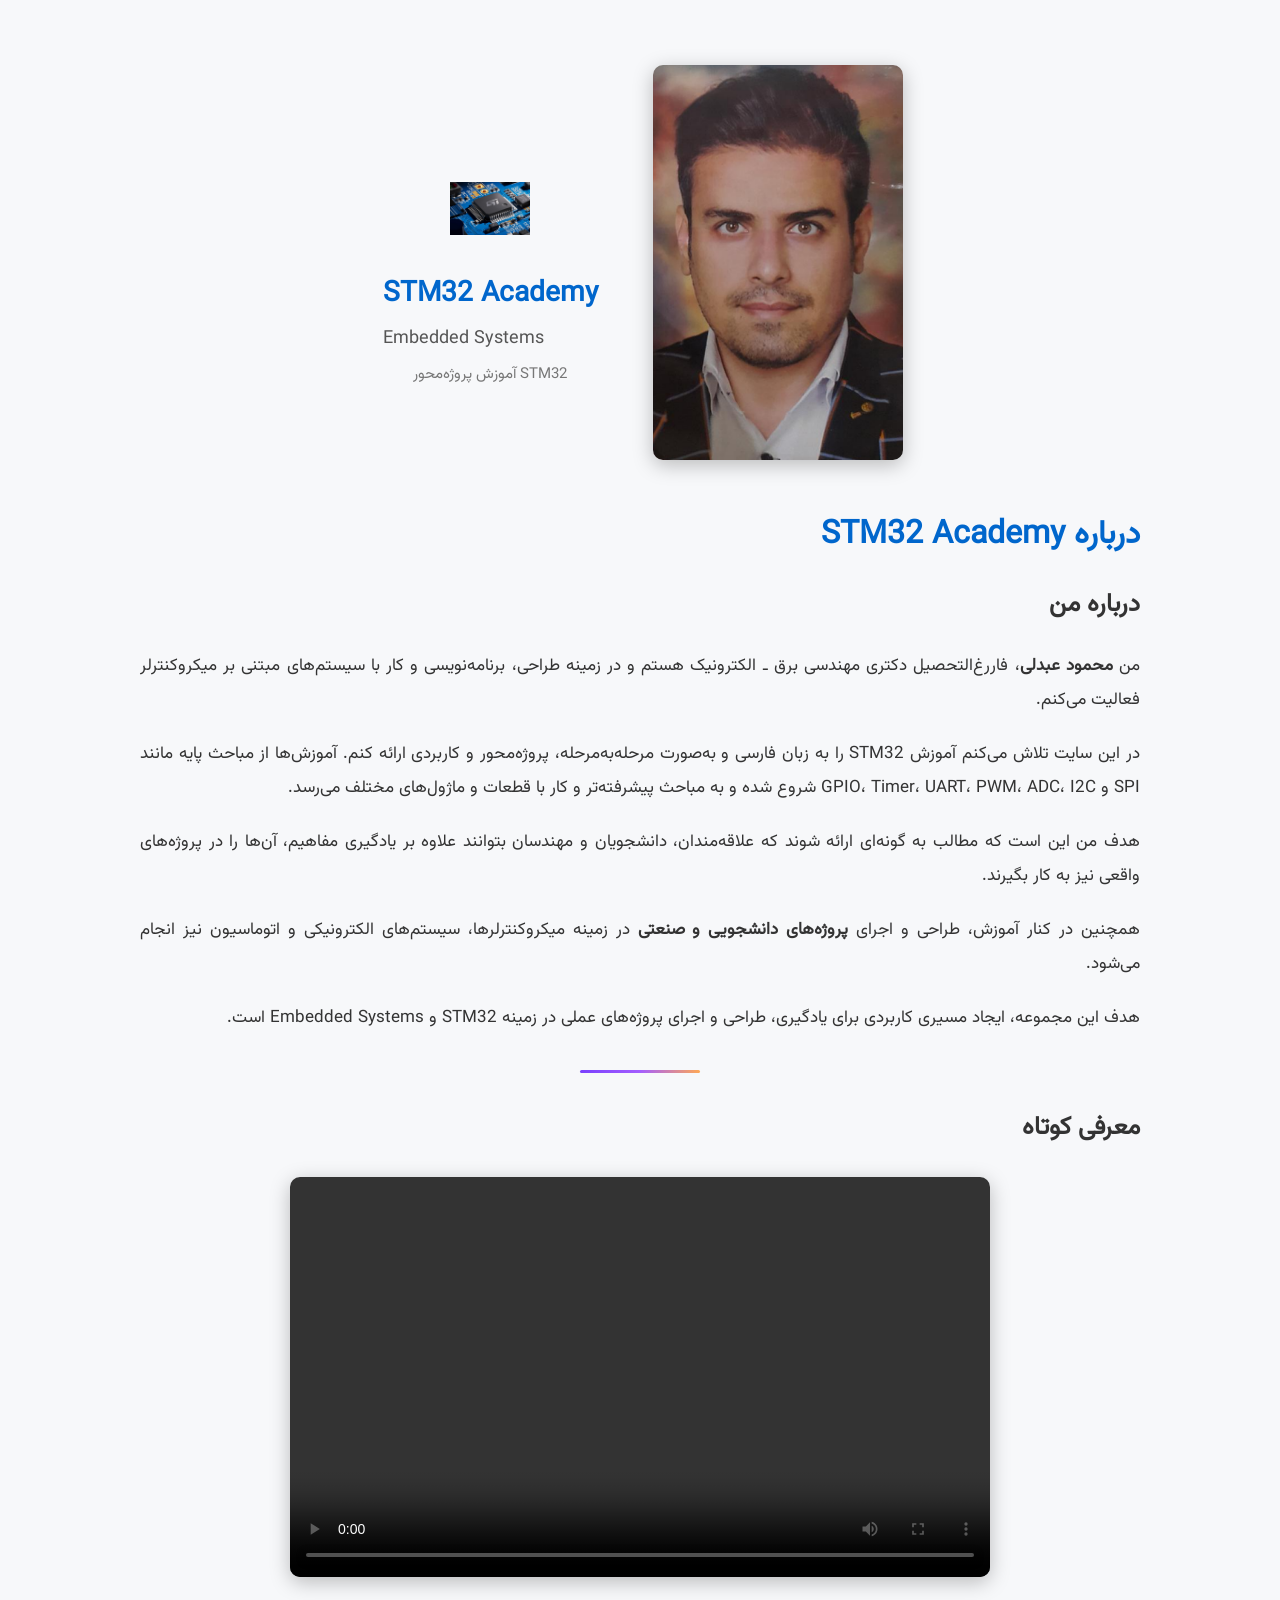
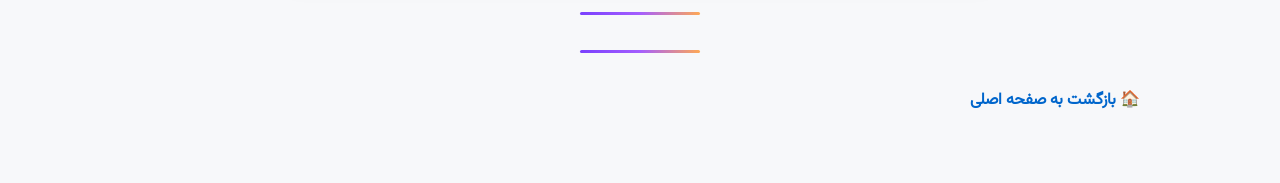
==== commit 7133892e: "Update about.html" ====
--- a/about.html
+++ b/about.html
@@ -7,7 +7,7 @@
 
     <meta name="viewport" content="width=device-width, initial-scale=1.0">
 
-    <title>دربارره من | STM32 Academy</title>
+    <title>درباره من | STM32 Academy</title>
 
     <link rel="stylesheet" href="style.css">
 
@@ -42,7 +42,7 @@
 
 
     <p>
-        من <strong>محمود عبدلی</strong>، فارغ‌التحصیل دکتری مهندسی برق ـ الکترونیک هستم
+        من <strong>محمود عبدلی</strong>، فاررغ‌التحصیل دکتری مهندسی برق ـ الکترونیک هستم
         و در زمینه طراحی، برنامه‌نویسی و کار با سیستم‌های مبتنی بر میکروکنترلر فعالیت می‌کنم.
     </p>
 
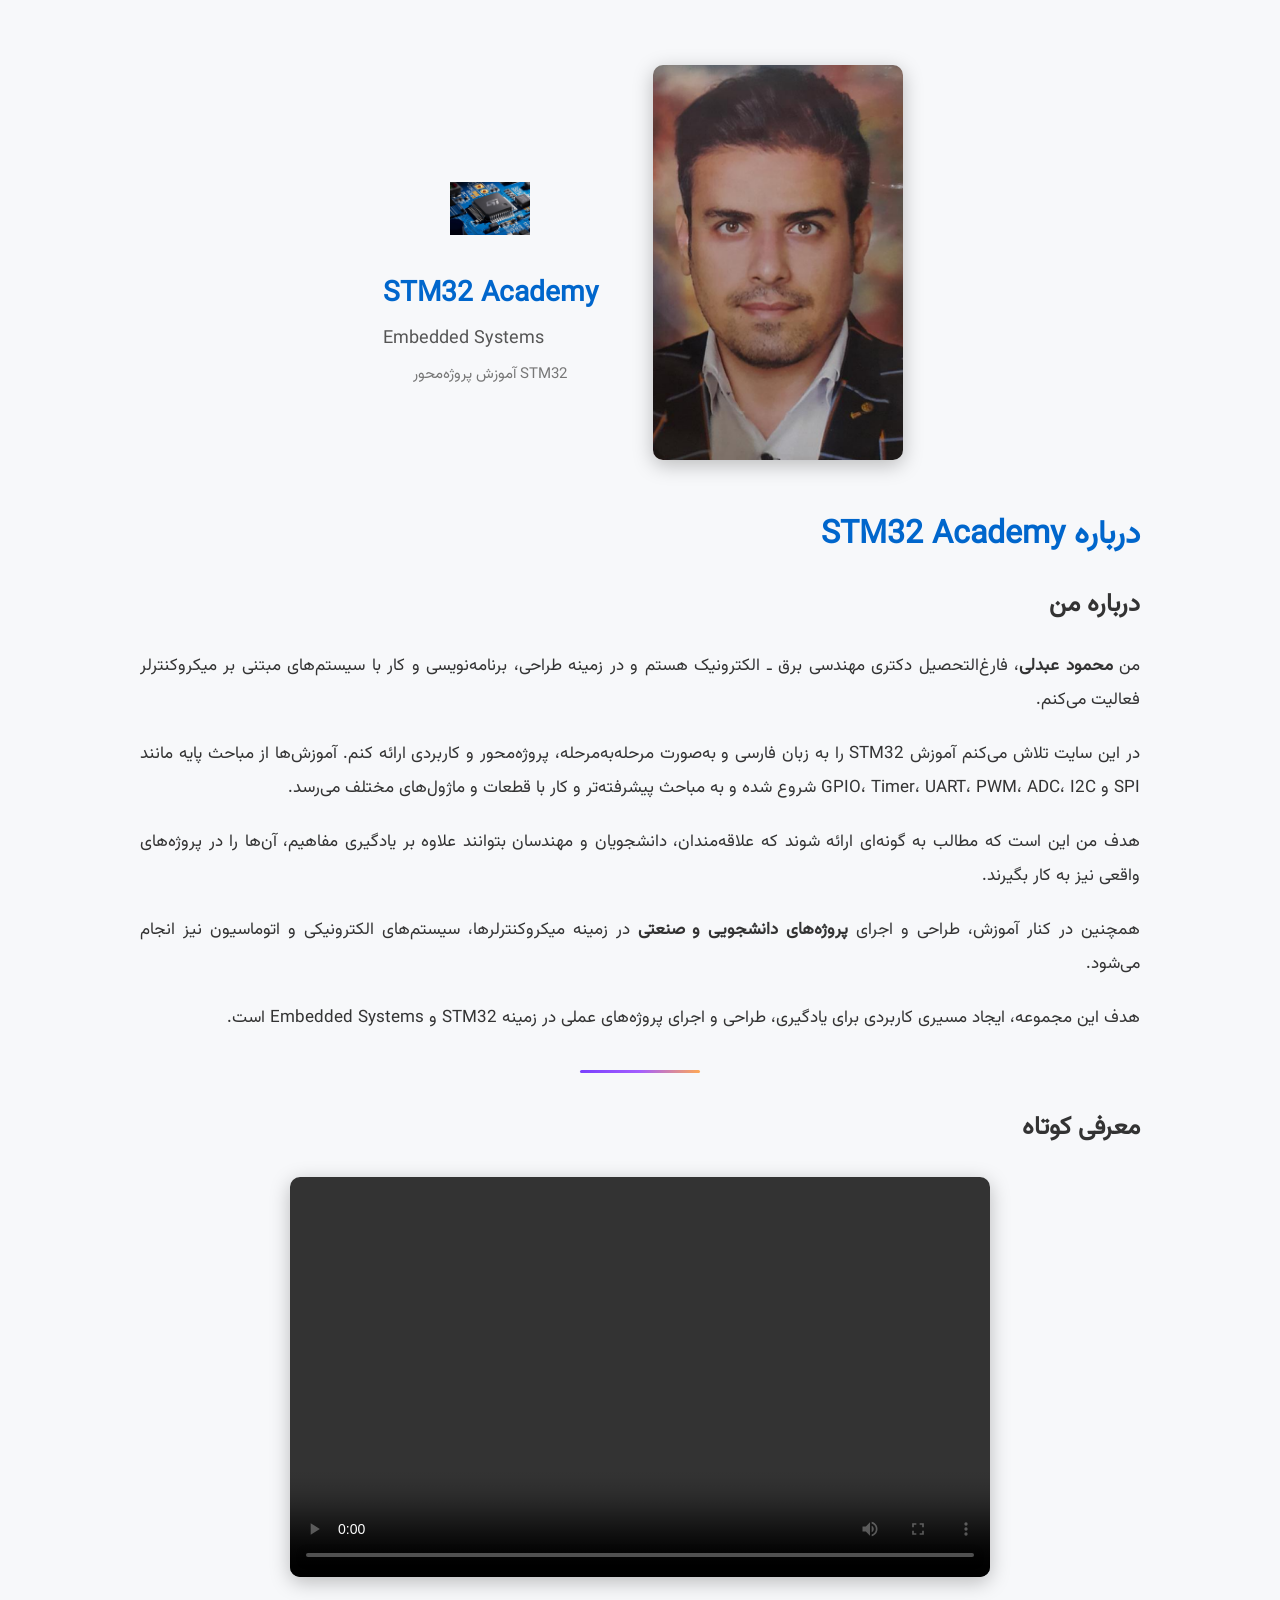
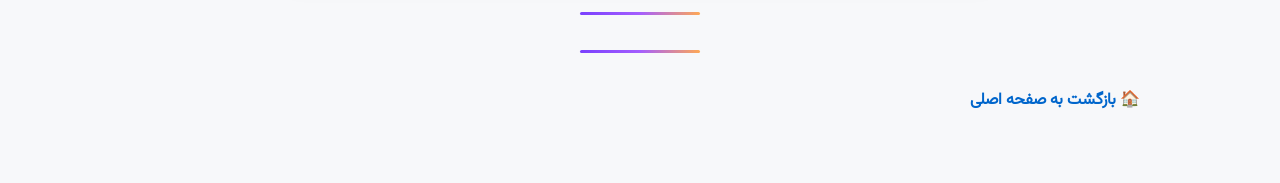
==== commit 185603fd: "ب" ====
--- a/about.html
+++ b/about.html
@@ -42,7 +42,7 @@
 
 
     <p>
-        من <strong>محمود عبدلی</strong>، فاررغ‌التحصیل دکتری مهندسی برق ـ الکترونیک هستم
+        من <strong>محمود عبدلی</strong>، فارغ‌التحصیل دکتری مهندسی برق ـ الکترونیک هستم
         و در زمینه طراحی، برنامه‌نویسی و کار با سیستم‌های مبتنی بر میکروکنترلر فعالیت می‌کنم.
     </p>
 
